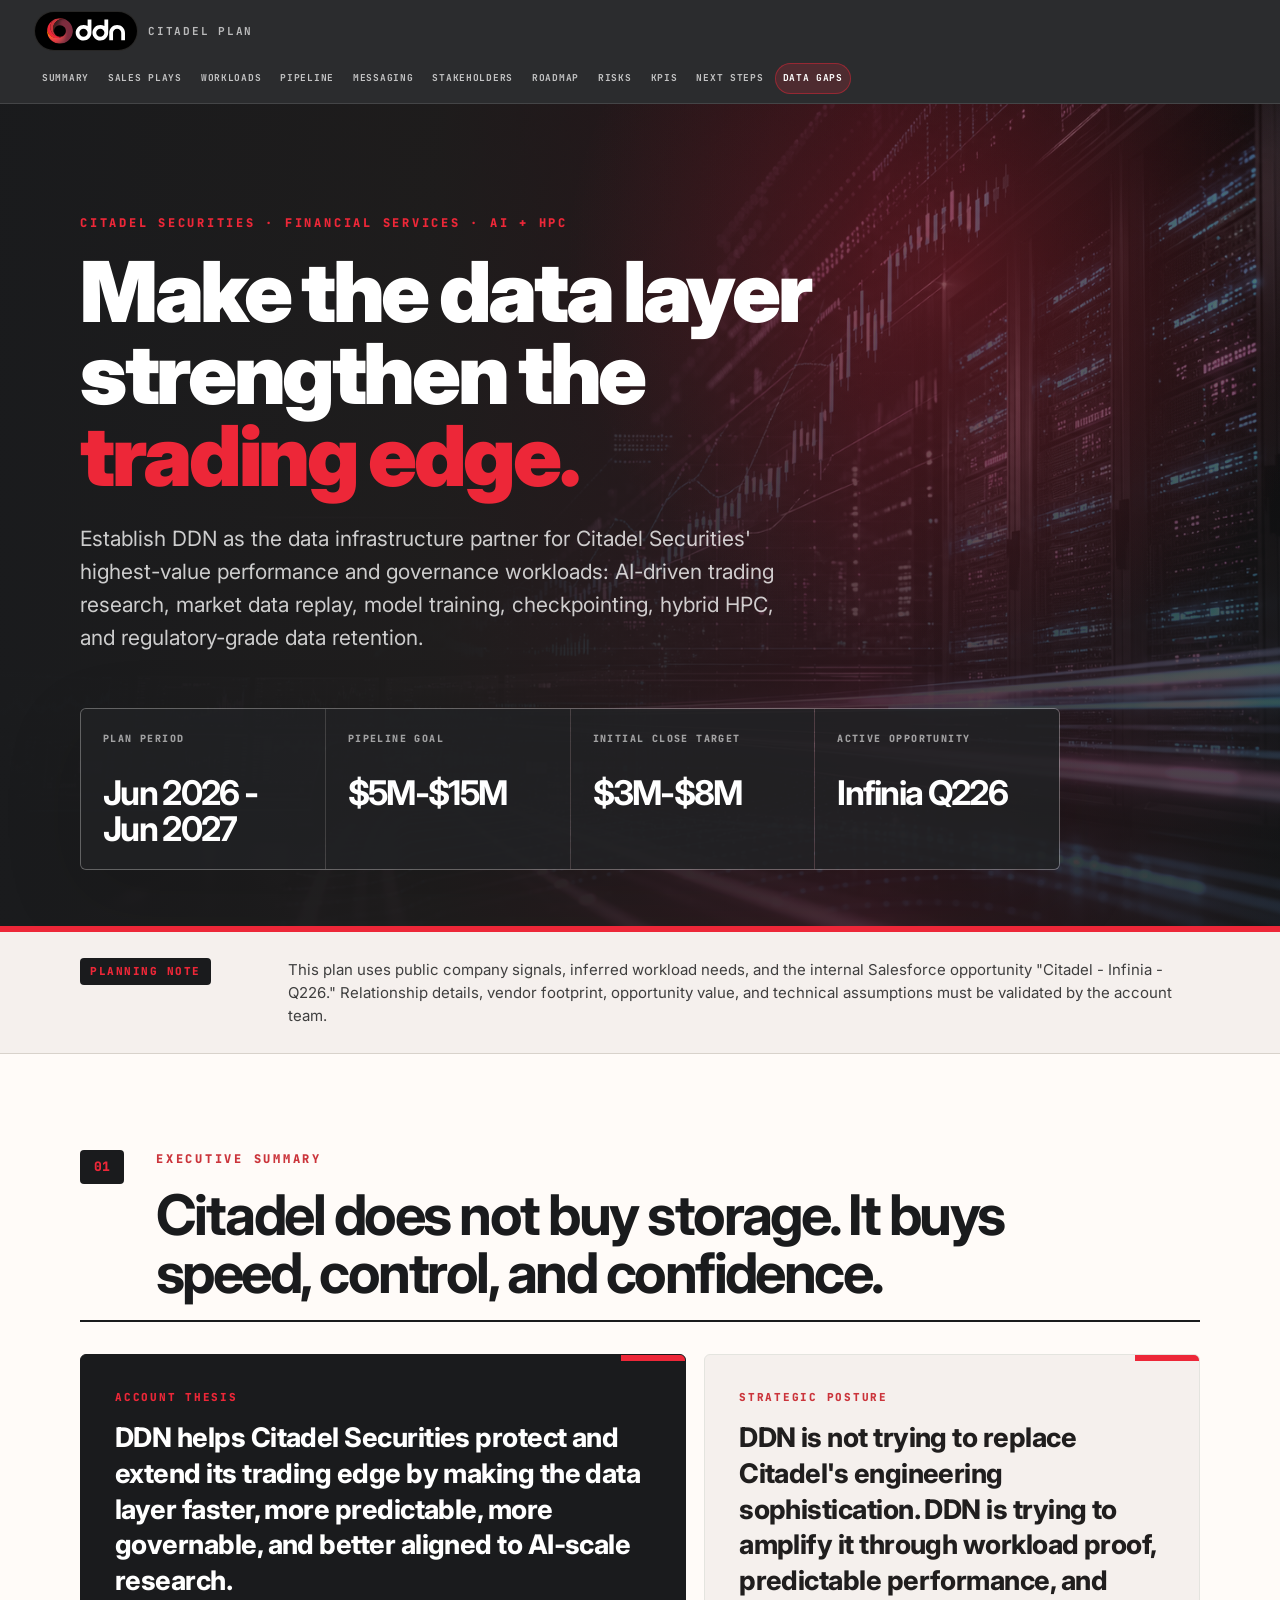
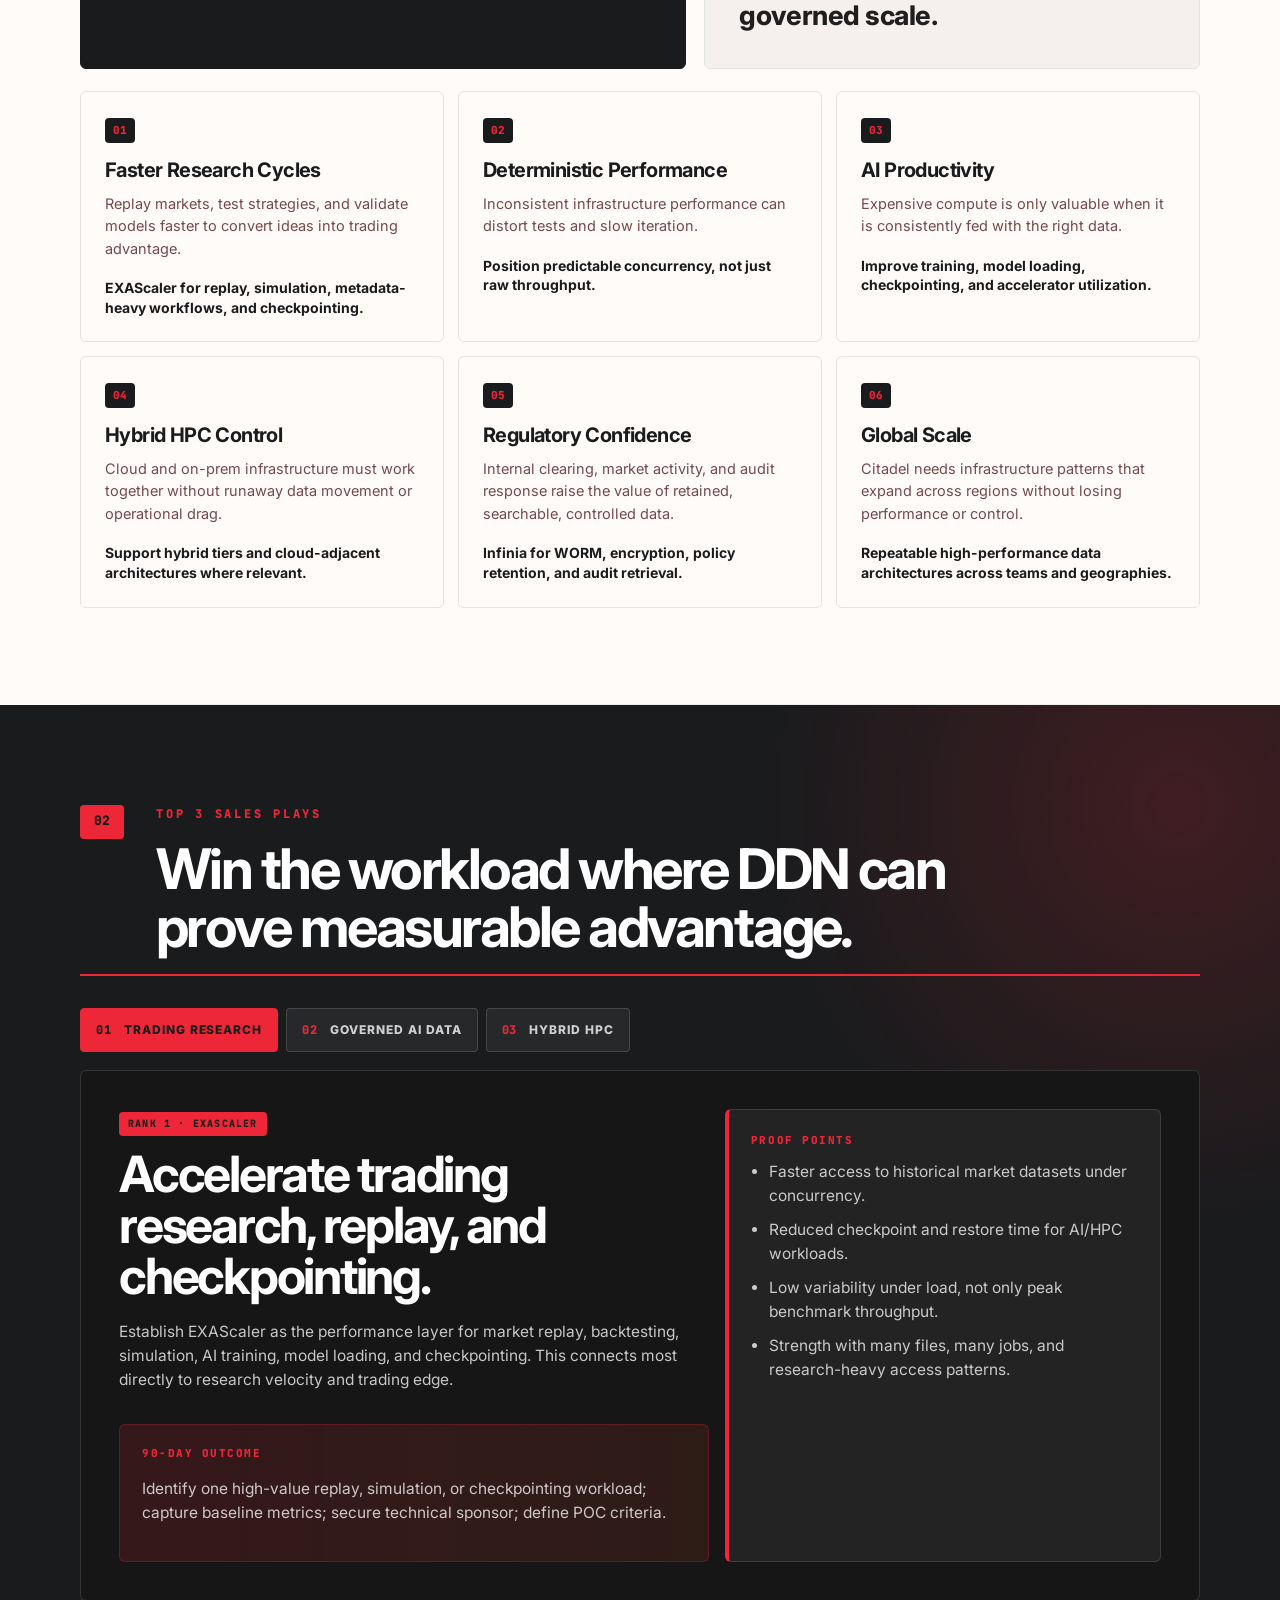
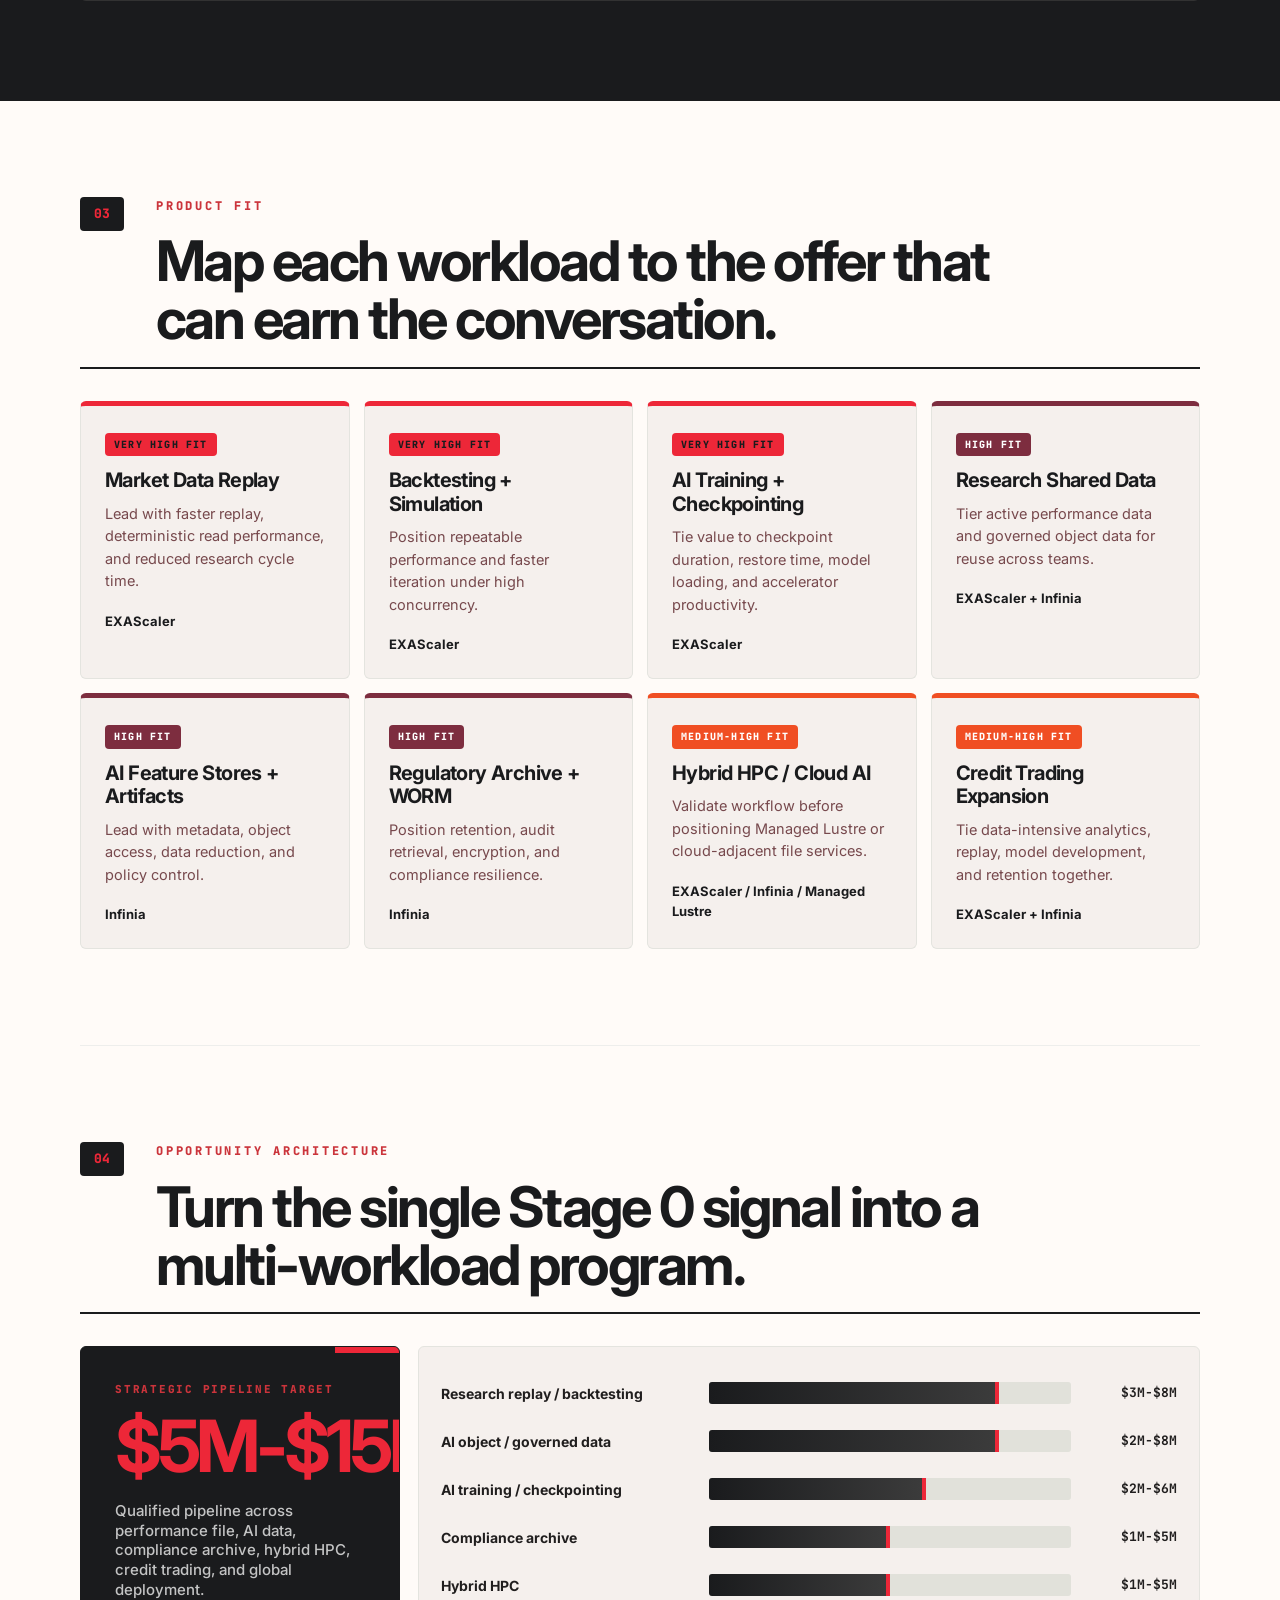
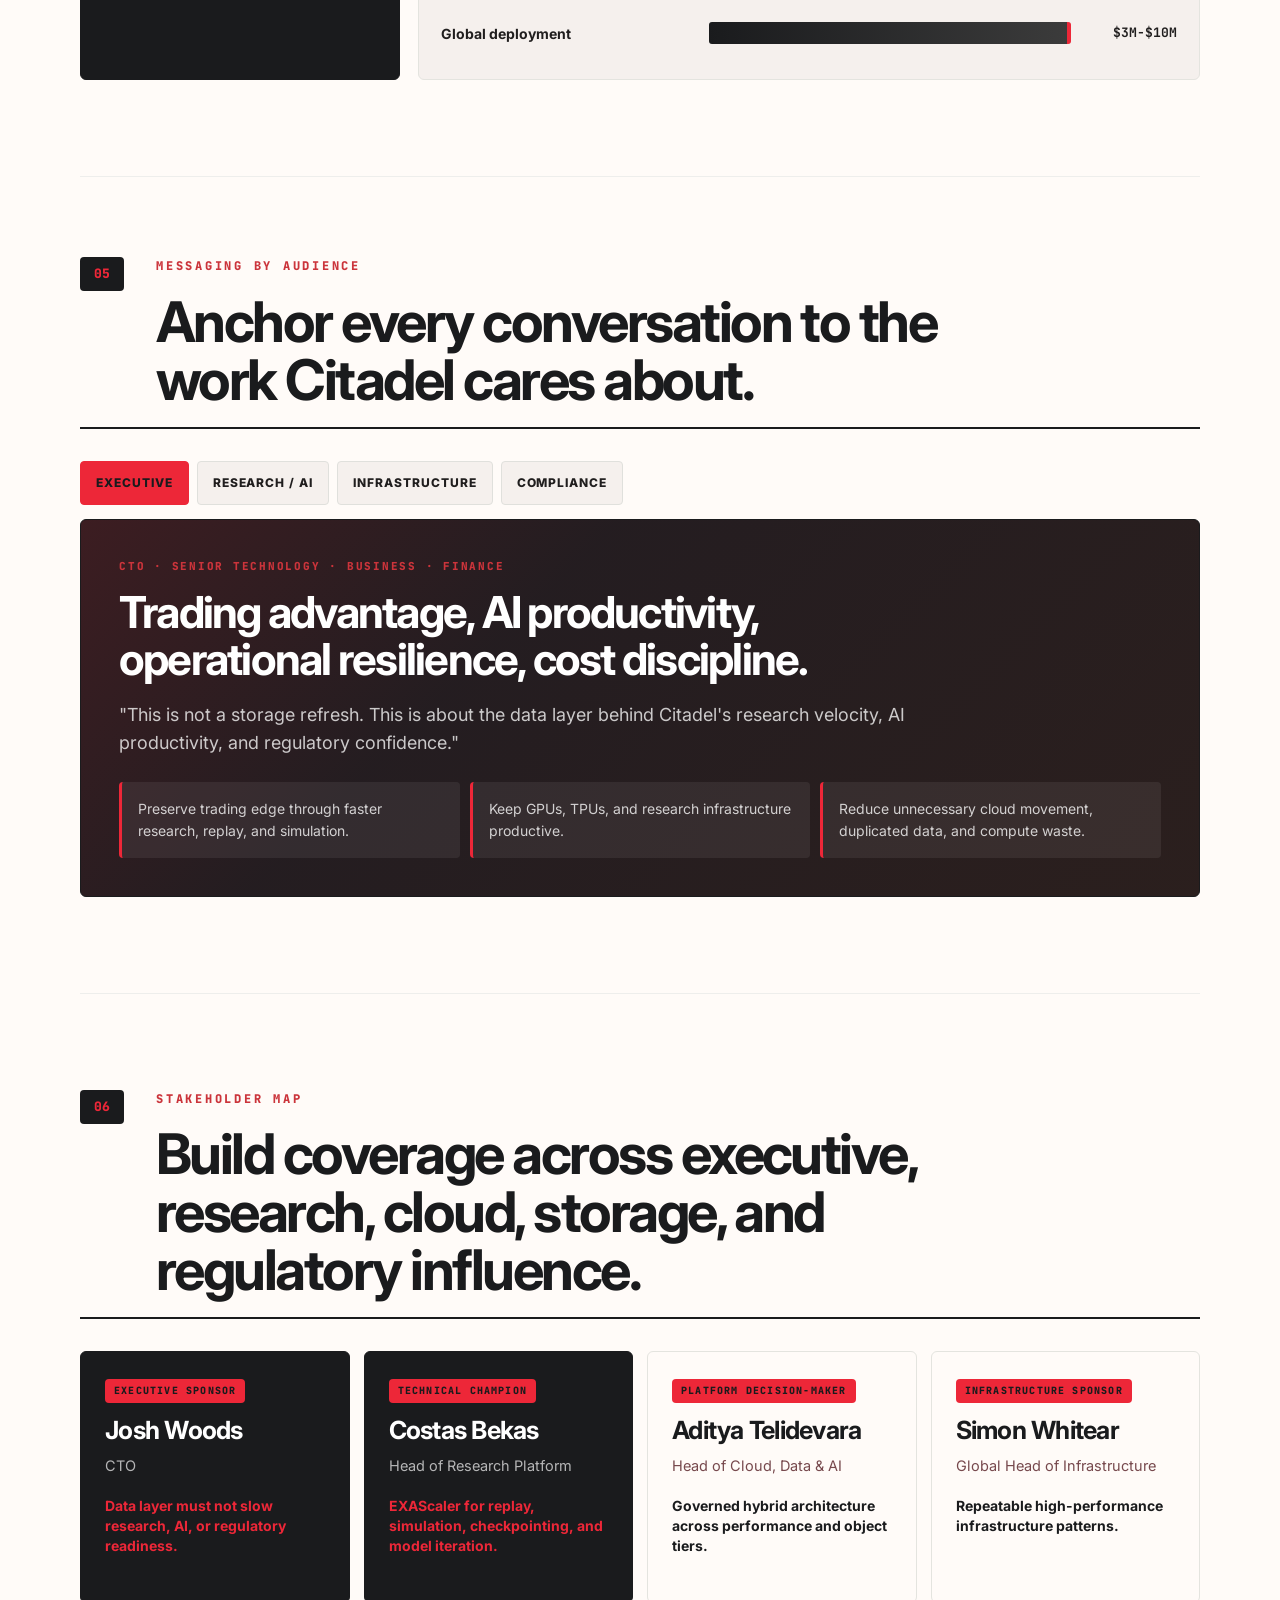
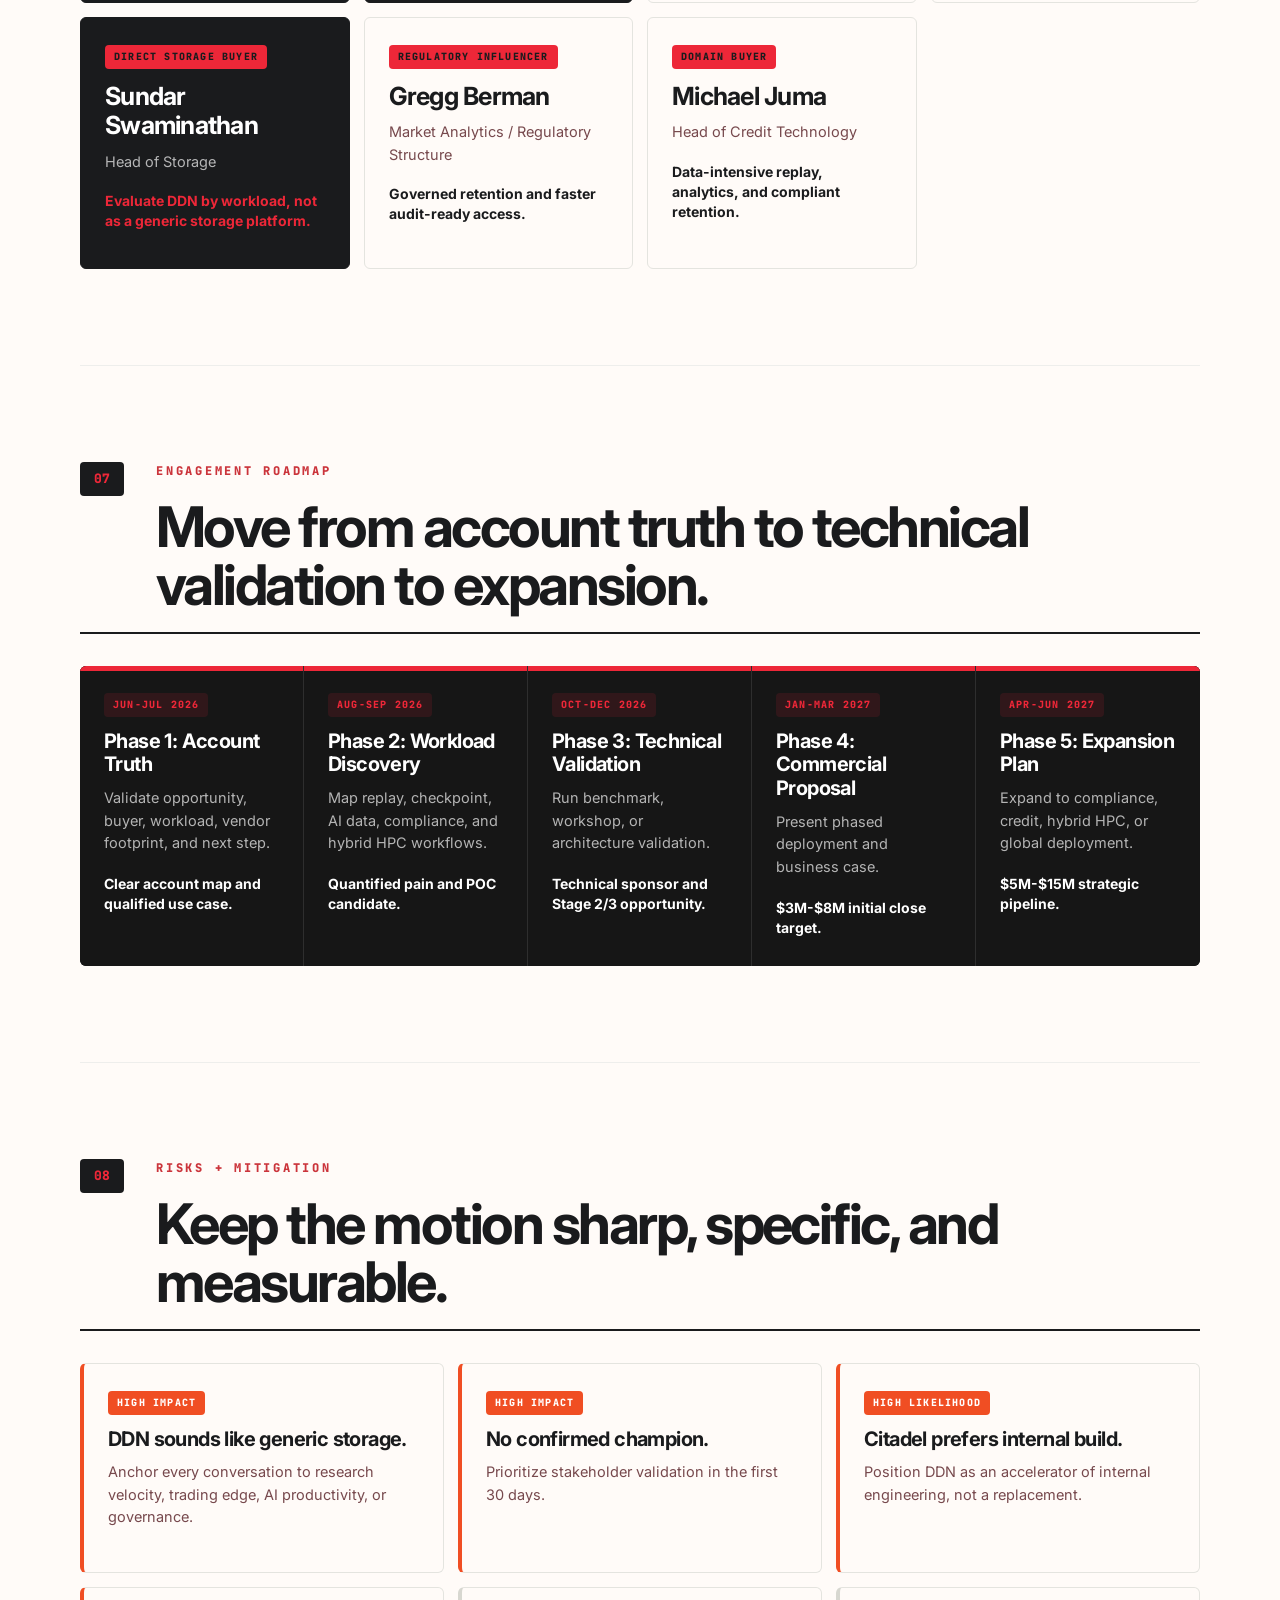
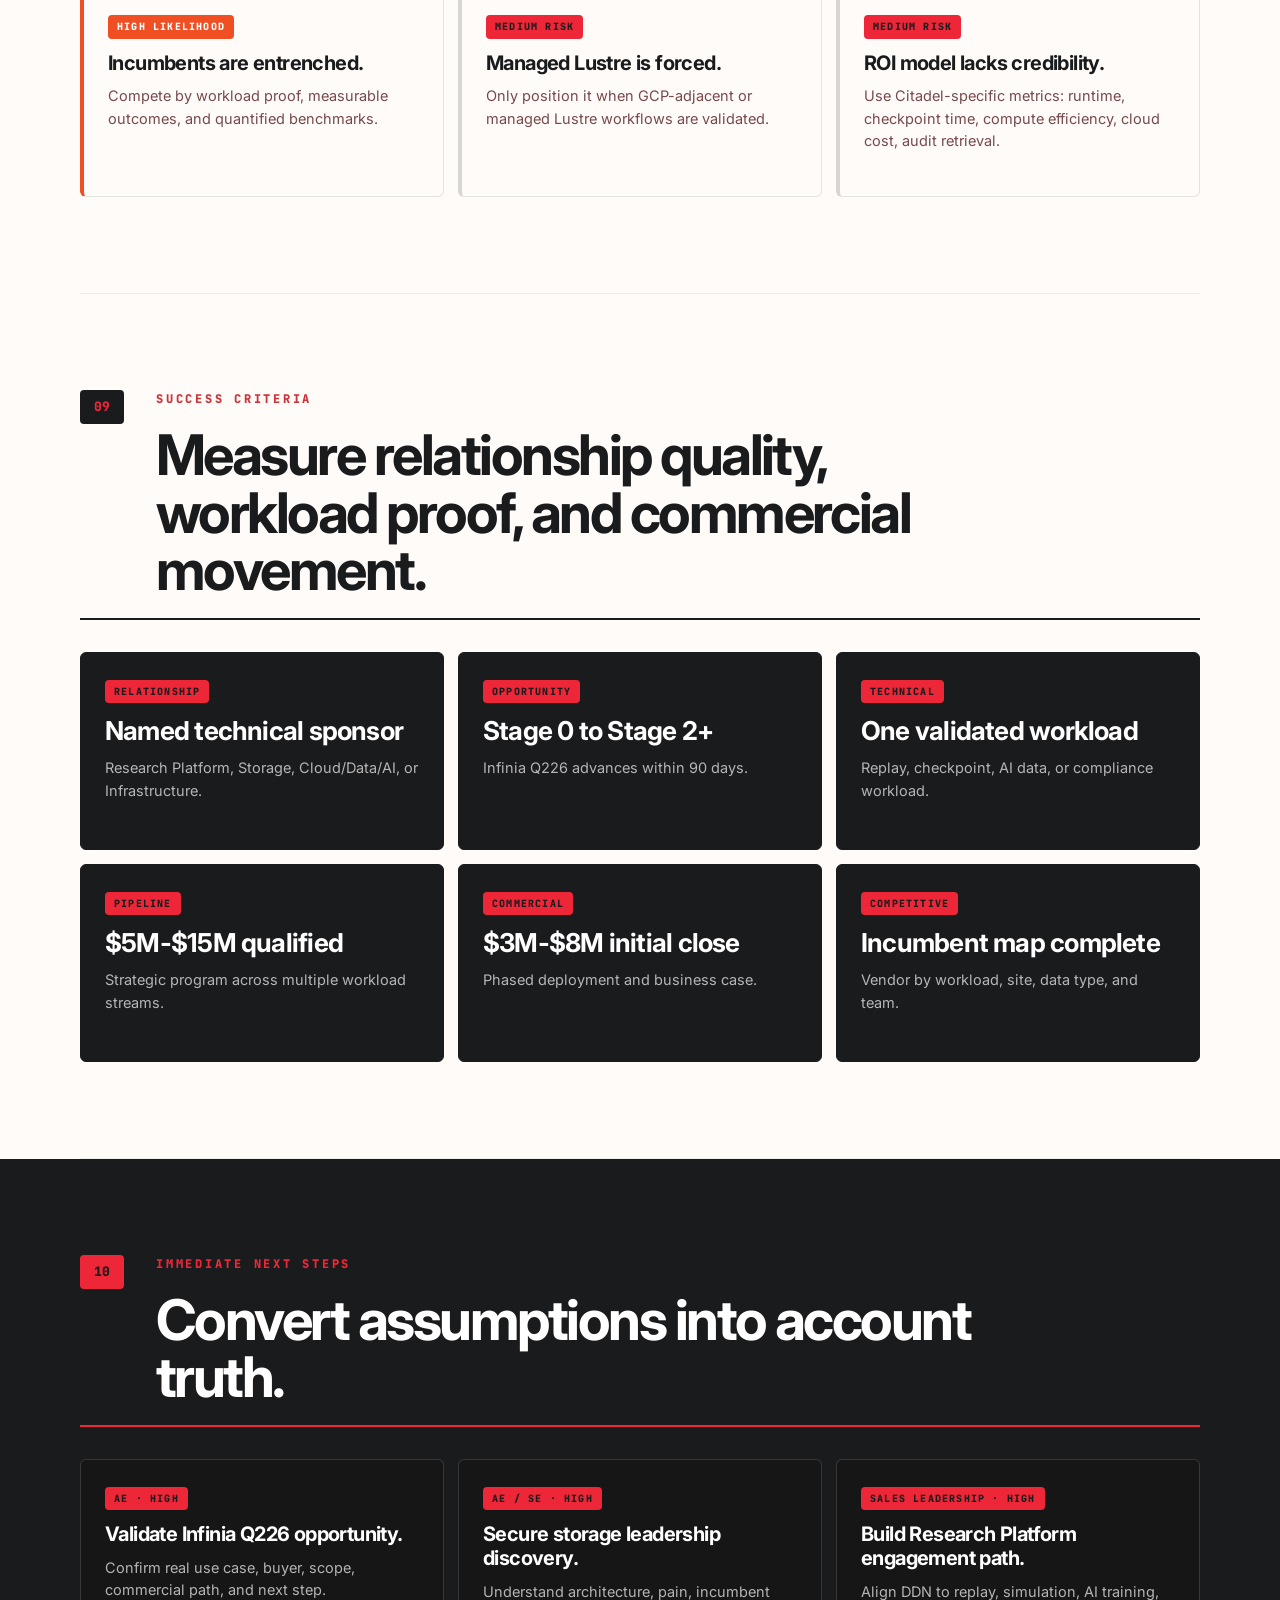
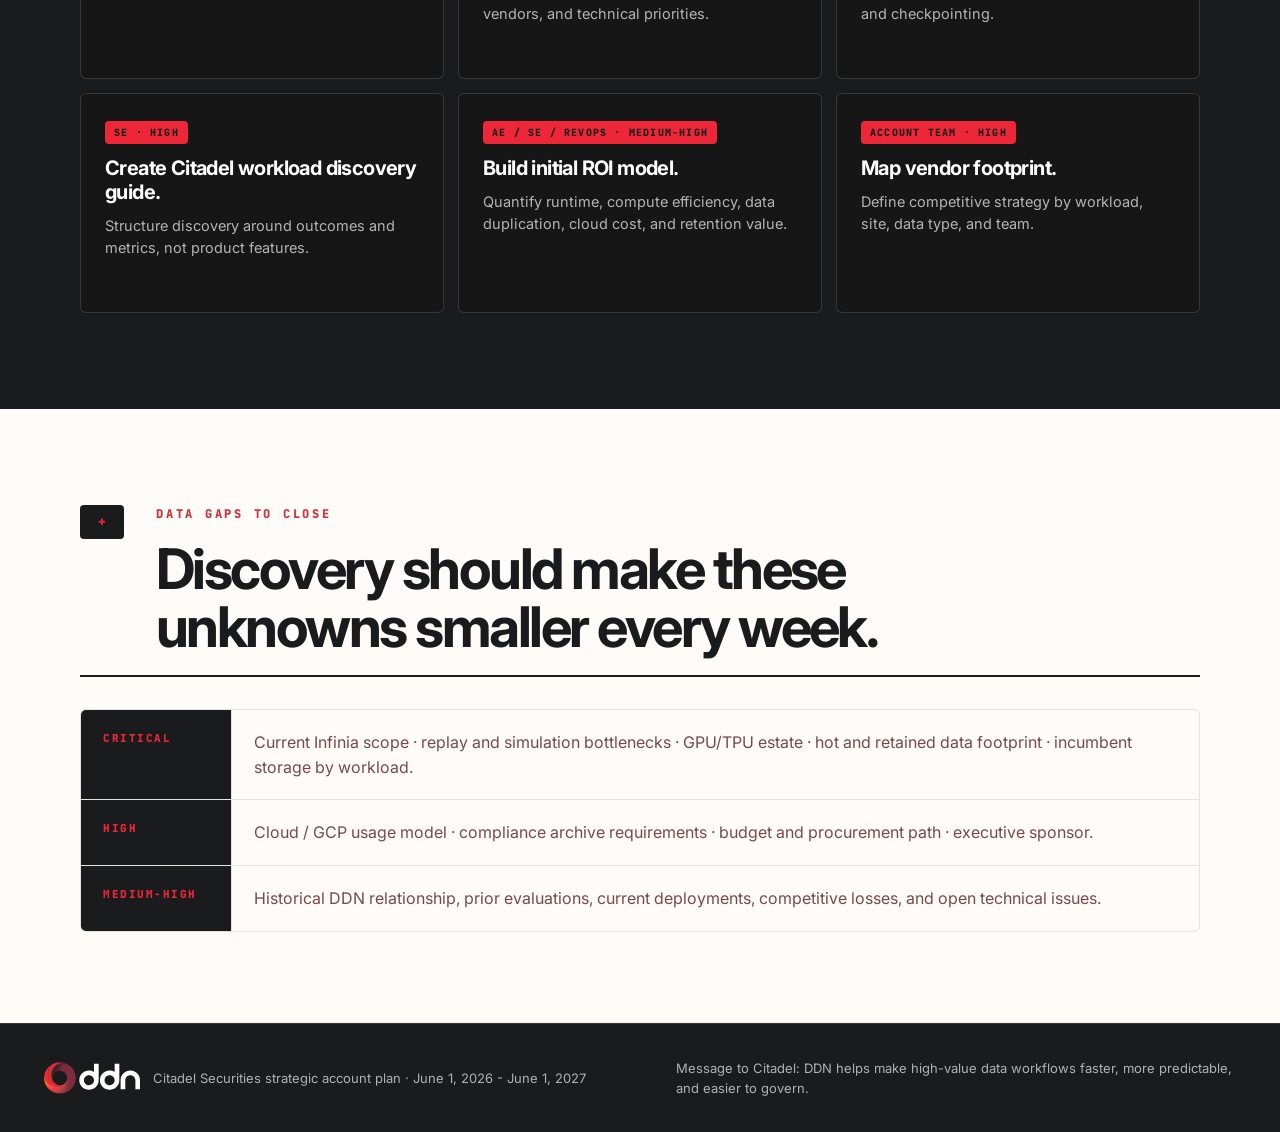
==== index.html @ 71f64bbc "Add files via upload" ====
<!DOCTYPE html>
<html lang="en">
  <head>
    <meta charset="UTF-8" />
    <meta name="viewport" content="width=device-width, initial-scale=1.0" />
    <title>DDN Strategic Account Plan | Citadel Securities</title>
    <meta
      name="description"
      content="Visual DDN strategic account plan for Citadel Securities, June 2026 to June 2027."
    />
    <link rel="preconnect" href="https://fonts.googleapis.com" />
    <link rel="preconnect" href="https://fonts.gstatic.com" crossorigin />
    <link
      href="https://fonts.googleapis.com/css2?family=Inter:wght@400;500;600;700;800;900&family=JetBrains+Mono:wght@400;600;700&display=swap"
      rel="stylesheet"
    />
    <link rel="stylesheet" href="styles.css" />
  </head>
  <body>
    <header class="site-header" aria-label="Primary">
      <a class="brand-lockup" href="#top" aria-label="DDN Citadel account plan">
        <span class="logo-plate">
          <img class="brand-logo" src="assets/ddn-logo-small.svg" alt="DDN" />
        </span>
        <span class="brand-kicker">Citadel Plan</span>
      </a>
      <nav class="top-nav" aria-label="Account plan sections">
        <a href="#thesis">Summary</a>
        <a href="#plays">Sales Plays</a>
        <a href="#workloads">Workloads</a>
        <a href="#opportunities">Pipeline</a>
        <a href="#messaging">Messaging</a>
        <a href="#stakeholders">Stakeholders</a>
        <a href="#roadmap">Roadmap</a>
        <a href="#risks">Risks</a>
        <a href="#kpis">KPIs</a>
        <a href="#next-steps">Next Steps</a>
        <a href="#gaps">Data Gaps</a>
      </nav>
    </header>

    <main id="top">
      <section class="hero" aria-labelledby="hero-title">
        <img
          class="hero-image"
          src="assets/citadel-data-layer-hero.png"
          alt="Abstract high-performance trading data infrastructure with market data streams and data center racks"
        />
        <div class="hero-overlay"></div>
        <div class="hero-content">
          <p class="eyebrow">Citadel Securities · Financial Services · AI + HPC</p>
          <h1 id="hero-title">
            Make the data layer strengthen the
            <span>trading edge.</span>
          </h1>
          <p class="hero-copy">
            Establish DDN as the data infrastructure partner for Citadel Securities'
            highest-value performance and governance workloads: AI-driven trading
            research, market data replay, model training, checkpointing, hybrid HPC,
            and regulatory-grade data retention.
          </p>

          <div class="hero-grid" aria-label="Account plan highlights">
            <div class="hero-metric">
              <span class="metric-label">Plan Period</span>
              <strong>Jun 2026 - Jun 2027</strong>
            </div>
            <div class="hero-metric">
              <span class="metric-label">Pipeline Goal</span>
              <strong>$5M-$15M</strong>
            </div>
            <div class="hero-metric">
              <span class="metric-label">Initial Close Target</span>
              <strong>$3M-$8M</strong>
            </div>
            <div class="hero-metric">
              <span class="metric-label">Active Opportunity</span>
              <strong>Infinia Q226</strong>
            </div>
          </div>
        </div>
      </section>

      <section class="plan-note">
        <div>
          <span class="note-label">Planning Note</span>
          <p>
            This plan uses public company signals, inferred workload needs, and the
            internal Salesforce opportunity "Citadel - Infinia - Q226." Relationship
            details, vendor footprint, opportunity value, and technical assumptions
            must be validated by the account team.
          </p>
        </div>
      </section>

      <section class="section-panel" id="thesis">
        <div class="section-heading">
          <span class="section-number">01</span>
          <div>
            <p class="eyebrow dark">Executive Summary</p>
            <h2>Citadel does not buy storage. It buys speed, control, and confidence.</h2>
          </div>
        </div>

        <div class="thesis-layout">
          <div class="thesis-card dark-card">
            <span class="card-label">Account Thesis</span>
            <p>
              DDN helps Citadel Securities protect and extend its trading edge by
              making the data layer faster, more predictable, more governable, and
              better aligned to AI-scale research.
            </p>
          </div>
          <div class="thesis-card">
            <span class="card-label">Strategic Posture</span>
            <p>
              DDN is not trying to replace Citadel's engineering sophistication.
              DDN is trying to amplify it through workload proof, predictable
              performance, and governed scale.
            </p>
          </div>
        </div>

        <div class="pressure-grid" aria-label="Business pressures and DDN relevance">
          <article class="pressure-card">
            <span>01</span>
            <h3>Faster Research Cycles</h3>
            <p>
              Replay markets, test strategies, and validate models faster to convert
              ideas into trading advantage.
            </p>
            <strong>EXAScaler for replay, simulation, metadata-heavy workflows, and checkpointing.</strong>
          </article>
          <article class="pressure-card">
            <span>02</span>
            <h3>Deterministic Performance</h3>
            <p>
              Inconsistent infrastructure performance can distort tests and slow
              iteration.
            </p>
            <strong>Position predictable concurrency, not just raw throughput.</strong>
          </article>
          <article class="pressure-card">
            <span>03</span>
            <h3>AI Productivity</h3>
            <p>
              Expensive compute is only valuable when it is consistently fed with
              the right data.
            </p>
            <strong>Improve training, model loading, checkpointing, and accelerator utilization.</strong>
          </article>
          <article class="pressure-card">
            <span>04</span>
            <h3>Hybrid HPC Control</h3>
            <p>
              Cloud and on-prem infrastructure must work together without runaway
              data movement or operational drag.
            </p>
            <strong>Support hybrid tiers and cloud-adjacent architectures where relevant.</strong>
          </article>
          <article class="pressure-card">
            <span>05</span>
            <h3>Regulatory Confidence</h3>
            <p>
              Internal clearing, market activity, and audit response raise the value
              of retained, searchable, controlled data.
            </p>
            <strong>Infinia for WORM, encryption, policy retention, and audit retrieval.</strong>
          </article>
          <article class="pressure-card">
            <span>06</span>
            <h3>Global Scale</h3>
            <p>
              Citadel needs infrastructure patterns that expand across regions
              without losing performance or control.
            </p>
            <strong>Repeatable high-performance data architectures across teams and geographies.</strong>
          </article>
        </div>
      </section>

      <section class="section-panel black-panel" id="plays">
        <div class="section-heading">
          <span class="section-number">02</span>
          <div>
            <p class="eyebrow">Top 3 Sales Plays</p>
            <h2>Win the workload where DDN can prove measurable advantage.</h2>
          </div>
        </div>

        <div class="play-switcher" role="tablist" aria-label="Sales play selector">
          <button class="play-tab is-active" type="button" data-play="play-1" role="tab" aria-selected="true">
            <span>01</span> Trading Research
          </button>
          <button class="play-tab" type="button" data-play="play-2" role="tab" aria-selected="false">
            <span>02</span> Governed AI Data
          </button>
          <button class="play-tab" type="button" data-play="play-3" role="tab" aria-selected="false">
            <span>03</span> Hybrid HPC
          </button>
        </div>

        <div class="play-panels">
          <article class="play-panel is-active" id="play-1" role="tabpanel">
            <div class="play-copy">
              <span class="rank-pill">Rank 1 · EXAScaler</span>
              <h3>Accelerate trading research, replay, and checkpointing.</h3>
              <p>
                Establish EXAScaler as the performance layer for market replay,
                backtesting, simulation, AI training, model loading, and checkpointing.
                This connects most directly to research velocity and trading edge.
              </p>
            </div>
            <div class="proof-list">
              <span>Proof Points</span>
              <ul>
                <li>Faster access to historical market datasets under concurrency.</li>
                <li>Reduced checkpoint and restore time for AI/HPC workloads.</li>
                <li>Low variability under load, not only peak benchmark throughput.</li>
                <li>Strength with many files, many jobs, and research-heavy access patterns.</li>
              </ul>
            </div>
            <div class="desired-outcome">
              <span>90-Day Outcome</span>
              <p>
                Identify one high-value replay, simulation, or checkpointing workload;
                capture baseline metrics; secure technical sponsor; define POC criteria.
              </p>
            </div>
          </article>

          <article class="play-panel" id="play-2" role="tabpanel" hidden>
            <div class="play-copy">
              <span class="rank-pill">Rank 2 · Infinia</span>
              <h3>Build the governed AI data and regulatory archive layer.</h3>
              <p>
                Expand the current Infinia opportunity into a governed object, AI data,
                and compliance retention architecture for market history, model artifacts,
                research outputs, logs, simulation results, and retained records.
              </p>
            </div>
            <div class="proof-list">
              <span>Proof Points</span>
              <ul>
                <li>Immutable storage and policy-based retention.</li>
                <li>Fast retrieval for retained market and trading data.</li>
                <li>Shared AI datasets, feature-store-like workflows, and model artifacts.</li>
                <li>Encryption, access control, policy isolation, and multi-team separation.</li>
              </ul>
            </div>
            <div class="desired-outcome">
              <span>90-Day Outcome</span>
              <p>
                Clarify the Infinia Q226 use case, validate buyer and owner, build
                fit/no-fit matrix, quantify data footprint and retention requirements.
              </p>
            </div>
          </article>

          <article class="play-panel" id="play-3" role="tabpanel" hidden>
            <div class="play-copy">
              <span class="rank-pill">Rank 3 · EXAScaler + Infinia + Managed Lustre</span>
              <h3>Shape the hybrid HPC architecture.</h3>
              <p>
                Help Citadel define where performance data should live across on-prem,
                cloud, and managed cloud-adjacent environments without sacrificing
                performance, cost control, or governance.
              </p>
            </div>
            <div class="proof-list">
              <span>Proof Points</span>
              <ul>
                <li>Hybrid workload map across file, object, archive, and cloud-adjacent data.</li>
                <li>Clear view of cloud movement cost, data gravity, and latency constraints.</li>
                <li>Managed Lustre only where a GCP-adjacent Lustre workflow is validated.</li>
                <li>Target architecture for one hybrid AI/HPC workflow.</li>
              </ul>
            </div>
            <div class="desired-outcome">
              <span>120-Day Outcome</span>
              <p>
                Validate Managed Lustre relevance, identify cloud cost or data movement
                pain, and define the right DDN product combination.
              </p>
            </div>
          </article>
        </div>
      </section>

      <section class="section-panel" id="workloads">
        <div class="section-heading">
          <span class="section-number">03</span>
          <div>
            <p class="eyebrow dark">Product Fit</p>
            <h2>Map each workload to the offer that can earn the conversation.</h2>
          </div>
        </div>

        <div class="fit-grid">
          <article class="fit-card fit-very-high">
            <span class="fit-level">Very High Fit</span>
            <h3>Market Data Replay</h3>
            <p>Lead with faster replay, deterministic read performance, and reduced research cycle time.</p>
            <strong>EXAScaler</strong>
          </article>
          <article class="fit-card fit-very-high">
            <span class="fit-level">Very High Fit</span>
            <h3>Backtesting + Simulation</h3>
            <p>Position repeatable performance and faster iteration under high concurrency.</p>
            <strong>EXAScaler</strong>
          </article>
          <article class="fit-card fit-very-high">
            <span class="fit-level">Very High Fit</span>
            <h3>AI Training + Checkpointing</h3>
            <p>Tie value to checkpoint duration, restore time, model loading, and accelerator productivity.</p>
            <strong>EXAScaler</strong>
          </article>
          <article class="fit-card fit-high">
            <span class="fit-level">High Fit</span>
            <h3>Research Shared Data</h3>
            <p>Tier active performance data and governed object data for reuse across teams.</p>
            <strong>EXAScaler + Infinia</strong>
          </article>
          <article class="fit-card fit-high">
            <span class="fit-level">High Fit</span>
            <h3>AI Feature Stores + Artifacts</h3>
            <p>Lead with metadata, object access, data reduction, and policy control.</p>
            <strong>Infinia</strong>
          </article>
          <article class="fit-card fit-high">
            <span class="fit-level">High Fit</span>
            <h3>Regulatory Archive + WORM</h3>
            <p>Position retention, audit retrieval, encryption, and compliance resilience.</p>
            <strong>Infinia</strong>
          </article>
          <article class="fit-card fit-medium">
            <span class="fit-level">Medium-High Fit</span>
            <h3>Hybrid HPC / Cloud AI</h3>
            <p>Validate workflow before positioning Managed Lustre or cloud-adjacent file services.</p>
            <strong>EXAScaler / Infinia / Managed Lustre</strong>
          </article>
          <article class="fit-card fit-medium">
            <span class="fit-level">Medium-High Fit</span>
            <h3>Credit Trading Expansion</h3>
            <p>Tie data-intensive analytics, replay, model development, and retention together.</p>
            <strong>EXAScaler + Infinia</strong>
          </article>
        </div>
      </section>

      <section class="section-panel split-section" id="opportunities">
        <div class="section-heading">
          <span class="section-number">04</span>
          <div>
            <p class="eyebrow dark">Opportunity Architecture</p>
            <h2>Turn the single Stage 0 signal into a multi-workload program.</h2>
          </div>
        </div>

        <div class="opportunity-board">
          <div class="pipeline-card">
            <span class="card-label">Strategic Pipeline Target</span>
            <strong>$5M-$15M</strong>
            <p>
              Qualified pipeline across performance file, AI data, compliance archive,
              hybrid HPC, credit trading, and global deployment.
            </p>
          </div>
          <div class="pipeline-bars" aria-label="Estimated pipeline by opportunity stream">
            <div class="bar-row">
              <span>Research replay / backtesting</span>
              <div class="bar-track"><span style="width: 80%"></span></div>
              <strong>$3M-$8M</strong>
            </div>
            <div class="bar-row">
              <span>AI object / governed data</span>
              <div class="bar-track"><span style="width: 80%"></span></div>
              <strong>$2M-$8M</strong>
            </div>
            <div class="bar-row">
              <span>AI training / checkpointing</span>
              <div class="bar-track"><span style="width: 60%"></span></div>
              <strong>$2M-$6M</strong>
            </div>
            <div class="bar-row">
              <span>Compliance archive</span>
              <div class="bar-track"><span style="width: 50%"></span></div>
              <strong>$1M-$5M</strong>
            </div>
            <div class="bar-row">
              <span>Hybrid HPC</span>
              <div class="bar-track"><span style="width: 50%"></span></div>
              <strong>$1M-$5M</strong>
            </div>
            <div class="bar-row">
              <span>Global deployment</span>
              <div class="bar-track"><span style="width: 100%"></span></div>
              <strong>$3M-$10M</strong>
            </div>
          </div>
        </div>
      </section>

      <section class="section-panel audience-panel" id="messaging">
        <div class="section-heading">
          <span class="section-number">05</span>
          <div>
            <p class="eyebrow dark">Messaging By Audience</p>
            <h2>Anchor every conversation to the work Citadel cares about.</h2>
          </div>
        </div>

        <div class="audience-tabs" role="tablist" aria-label="Audience messaging">
          <button class="audience-tab is-active" type="button" data-audience="exec" role="tab" aria-selected="true">Executive</button>
          <button class="audience-tab" type="button" data-audience="research" role="tab" aria-selected="false">Research / AI</button>
          <button class="audience-tab" type="button" data-audience="infra" role="tab" aria-selected="false">Infrastructure</button>
          <button class="audience-tab" type="button" data-audience="compliance" role="tab" aria-selected="false">Compliance</button>
        </div>

        <div class="audience-content">
          <article class="audience-card is-active" id="audience-exec">
            <span class="card-label">CTO · Senior Technology · Business · Finance</span>
            <h3>Trading advantage, AI productivity, operational resilience, cost discipline.</h3>
            <p>
              "This is not a storage refresh. This is about the data layer behind
              Citadel's research velocity, AI productivity, and regulatory confidence."
            </p>
            <ul>
              <li>Preserve trading edge through faster research, replay, and simulation.</li>
              <li>Keep GPUs, TPUs, and research infrastructure productive.</li>
              <li>Reduce unnecessary cloud movement, duplicated data, and compute waste.</li>
            </ul>
          </article>
          <article class="audience-card" id="audience-research" hidden>
            <span class="card-label">Research Platform · AI/HPC · Cloud/Data/AI</span>
            <h3>Research velocity, model iteration, reproducibility, hybrid architecture.</h3>
            <p>
              "We want to evaluate the parts of the research workflow where data access
              is slowing the cycle from market data to tested strategy."
            </p>
            <ul>
              <li>Reduce time required to replay, simulate, train, and validate.</li>
              <li>Improve confidence in repeated experiments and benchmark results.</li>
              <li>Reduce checkpoint, restore, data loading, and model movement delay.</li>
            </ul>
          </article>
          <article class="audience-card" id="audience-infra" hidden>
            <span class="card-label">Global Infrastructure · Storage · Platform Engineering</span>
            <h3>Architecture fit, performance, reliability, integration, operations.</h3>
            <p>
              "The right starting point is workload mapping: deterministic file
              performance, governed object access, retention, and cloud adjacency."
            </p>
            <ul>
              <li>Test EXAScaler where high concurrency and low variability matter.</li>
              <li>Validate Infinia where object-scale governance and retention matter.</li>
              <li>Integrate with deployment, automation, monitoring, security, and support.</li>
            </ul>
          </article>
          <article class="audience-card" id="audience-compliance" hidden>
            <span class="card-label">Compliance · Regulatory Analytics · Legal Technology</span>
            <h3>Retention, retrieval, auditability, transparency, risk reduction.</h3>
            <p>
              "Compliance storage is not only about keeping data. It is about being
              able to prove control, retrieve quickly, and support regulatory confidence."
            </p>
            <ul>
              <li>Support WORM, policy-based retention, and controlled access.</li>
              <li>Accelerate audit response for retained market and trading data.</li>
              <li>Reduce fragmented archive risk with governed object-scale access.</li>
            </ul>
          </article>
        </div>
      </section>

      <section class="section-panel" id="stakeholders">
        <div class="section-heading">
          <span class="section-number">06</span>
          <div>
            <p class="eyebrow dark">Stakeholder Map</p>
            <h2>Build coverage across executive, research, cloud, storage, and regulatory influence.</h2>
          </div>
        </div>

        <div class="stakeholder-grid">
          <article class="stakeholder-card primary">
            <span>Executive Sponsor</span>
            <h3>Josh Woods</h3>
            <p>CTO</p>
            <strong>Data layer must not slow research, AI, or regulatory readiness.</strong>
          </article>
          <article class="stakeholder-card primary">
            <span>Technical Champion</span>
            <h3>Costas Bekas</h3>
            <p>Head of Research Platform</p>
            <strong>EXAScaler for replay, simulation, checkpointing, and model iteration.</strong>
          </article>
          <article class="stakeholder-card">
            <span>Platform Decision-Maker</span>
            <h3>Aditya Telidevara</h3>
            <p>Head of Cloud, Data & AI</p>
            <strong>Governed hybrid architecture across performance and object tiers.</strong>
          </article>
          <article class="stakeholder-card">
            <span>Infrastructure Sponsor</span>
            <h3>Simon Whitear</h3>
            <p>Global Head of Infrastructure</p>
            <strong>Repeatable high-performance infrastructure patterns.</strong>
          </article>
          <article class="stakeholder-card primary">
            <span>Direct Storage Buyer</span>
            <h3>Sundar Swaminathan</h3>
            <p>Head of Storage</p>
            <strong>Evaluate DDN by workload, not as a generic storage platform.</strong>
          </article>
          <article class="stakeholder-card">
            <span>Regulatory Influencer</span>
            <h3>Gregg Berman</h3>
            <p>Market Analytics / Regulatory Structure</p>
            <strong>Governed retention and faster audit-ready access.</strong>
          </article>
          <article class="stakeholder-card">
            <span>Domain Buyer</span>
            <h3>Michael Juma</h3>
            <p>Head of Credit Technology</p>
            <strong>Data-intensive replay, analytics, and compliant retention.</strong>
          </article>
        </div>
      </section>

      <section class="section-panel" id="roadmap">
        <div class="section-heading">
          <span class="section-number">07</span>
          <div>
            <p class="eyebrow dark">Engagement Roadmap</p>
            <h2>Move from account truth to technical validation to expansion.</h2>
          </div>
        </div>

        <div class="timeline">
          <article class="timeline-item">
            <span>Jun-Jul 2026</span>
            <h3>Phase 1: Account Truth</h3>
            <p>Validate opportunity, buyer, workload, vendor footprint, and next step.</p>
            <strong>Clear account map and qualified use case.</strong>
          </article>
          <article class="timeline-item">
            <span>Aug-Sep 2026</span>
            <h3>Phase 2: Workload Discovery</h3>
            <p>Map replay, checkpoint, AI data, compliance, and hybrid HPC workflows.</p>
            <strong>Quantified pain and POC candidate.</strong>
          </article>
          <article class="timeline-item">
            <span>Oct-Dec 2026</span>
            <h3>Phase 3: Technical Validation</h3>
            <p>Run benchmark, workshop, or architecture validation.</p>
            <strong>Technical sponsor and Stage 2/3 opportunity.</strong>
          </article>
          <article class="timeline-item">
            <span>Jan-Mar 2027</span>
            <h3>Phase 4: Commercial Proposal</h3>
            <p>Present phased deployment and business case.</p>
            <strong>$3M-$8M initial close target.</strong>
          </article>
          <article class="timeline-item">
            <span>Apr-Jun 2027</span>
            <h3>Phase 5: Expansion Plan</h3>
            <p>Expand to compliance, credit, hybrid HPC, or global deployment.</p>
            <strong>$5M-$15M strategic pipeline.</strong>
          </article>
        </div>
      </section>

      <section class="section-panel risk-panel" id="risks">
        <div class="section-heading">
          <span class="section-number">08</span>
          <div>
            <p class="eyebrow dark">Risks + Mitigation</p>
            <h2>Keep the motion sharp, specific, and measurable.</h2>
          </div>
        </div>

        <div class="risk-grid">
          <article>
            <span class="risk-level high">High Impact</span>
            <h3>DDN sounds like generic storage.</h3>
            <p>Anchor every conversation to research velocity, trading edge, AI productivity, or governance.</p>
          </article>
          <article>
            <span class="risk-level high">High Impact</span>
            <h3>No confirmed champion.</h3>
            <p>Prioritize stakeholder validation in the first 30 days.</p>
          </article>
          <article>
            <span class="risk-level high">High Likelihood</span>
            <h3>Citadel prefers internal build.</h3>
            <p>Position DDN as an accelerator of internal engineering, not a replacement.</p>
          </article>
          <article>
            <span class="risk-level high">High Likelihood</span>
            <h3>Incumbents are entrenched.</h3>
            <p>Compete by workload proof, measurable outcomes, and quantified benchmarks.</p>
          </article>
          <article>
            <span class="risk-level medium">Medium Risk</span>
            <h3>Managed Lustre is forced.</h3>
            <p>Only position it when GCP-adjacent or managed Lustre workflows are validated.</p>
          </article>
          <article>
            <span class="risk-level medium">Medium Risk</span>
            <h3>ROI model lacks credibility.</h3>
            <p>Use Citadel-specific metrics: runtime, checkpoint time, compute efficiency, cloud cost, audit retrieval.</p>
          </article>
        </div>
      </section>

      <section class="section-panel kpi-panel" id="kpis">
        <div class="section-heading">
          <span class="section-number">09</span>
          <div>
            <p class="eyebrow dark">Success Criteria</p>
            <h2>Measure relationship quality, workload proof, and commercial movement.</h2>
          </div>
        </div>

        <div class="kpi-grid">
          <article>
            <span>Relationship</span>
            <strong>Named technical sponsor</strong>
            <p>Research Platform, Storage, Cloud/Data/AI, or Infrastructure.</p>
          </article>
          <article>
            <span>Opportunity</span>
            <strong>Stage 0 to Stage 2+</strong>
            <p>Infinia Q226 advances within 90 days.</p>
          </article>
          <article>
            <span>Technical</span>
            <strong>One validated workload</strong>
            <p>Replay, checkpoint, AI data, or compliance workload.</p>
          </article>
          <article>
            <span>Pipeline</span>
            <strong>$5M-$15M qualified</strong>
            <p>Strategic program across multiple workload streams.</p>
          </article>
          <article>
            <span>Commercial</span>
            <strong>$3M-$8M initial close</strong>
            <p>Phased deployment and business case.</p>
          </article>
          <article>
            <span>Competitive</span>
            <strong>Incumbent map complete</strong>
            <p>Vendor by workload, site, data type, and team.</p>
          </article>
        </div>
      </section>

      <section class="section-panel next-panel" id="next-steps">
        <div class="section-heading">
          <span class="section-number">10</span>
          <div>
            <p class="eyebrow">Immediate Next Steps</p>
            <h2>Convert assumptions into account truth.</h2>
          </div>
        </div>

        <div class="action-board">
          <article>
            <span>AE · High</span>
            <h3>Validate Infinia Q226 opportunity.</h3>
            <p>Confirm real use case, buyer, scope, commercial path, and next step.</p>
          </article>
          <article>
            <span>AE / SE · High</span>
            <h3>Secure storage leadership discovery.</h3>
            <p>Understand architecture, pain, incumbent vendors, and technical priorities.</p>
          </article>
          <article>
            <span>Sales Leadership · High</span>
            <h3>Build Research Platform engagement path.</h3>
            <p>Align DDN to replay, simulation, AI training, and checkpointing.</p>
          </article>
          <article>
            <span>SE · High</span>
            <h3>Create Citadel workload discovery guide.</h3>
            <p>Structure discovery around outcomes and metrics, not product features.</p>
          </article>
          <article>
            <span>AE / SE / RevOps · Medium-High</span>
            <h3>Build initial ROI model.</h3>
            <p>Quantify runtime, compute efficiency, data duplication, cloud cost, and retention value.</p>
          </article>
          <article>
            <span>Account Team · High</span>
            <h3>Map vendor footprint.</h3>
            <p>Define competitive strategy by workload, site, data type, and team.</p>
          </article>
        </div>
      </section>

      <section class="section-panel gaps-panel" id="gaps">
        <div class="section-heading">
          <span class="section-number">+</span>
          <div>
            <p class="eyebrow dark">Data Gaps To Close</p>
            <h2>Discovery should make these unknowns smaller every week.</h2>
          </div>
        </div>

        <div class="gaps-list">
          <span>Critical</span>
          <p>Current Infinia scope · replay and simulation bottlenecks · GPU/TPU estate · hot and retained data footprint · incumbent storage by workload.</p>
          <span>High</span>
          <p>Cloud / GCP usage model · compliance archive requirements · budget and procurement path · executive sponsor.</p>
          <span>Medium-High</span>
          <p>Historical DDN relationship, prior evaluations, current deployments, competitive losses, and open technical issues.</p>
        </div>
      </section>
    </main>

    <footer class="site-footer">
      <div>
        <img class="footer-logo" src="assets/ddn-logo-small.svg" alt="DDN" />
        <p>Citadel Securities strategic account plan · June 1, 2026 - June 1, 2027</p>
      </div>
      <p>
        Message to Citadel: DDN helps make high-value data workflows faster, more
        predictable, and easier to govern.
      </p>
    </footer>

    <script src="script.js"></script>
  </body>
</html>
---- styles.css ----
:root {
  --ddn-black: #1a1b1d;
  --ddn-ink: #201e1e;
  --ddn-graphite: #2d0f15;
  --ddn-line: #d8d2cb;
  --ddn-paper: #fffbf8;
  --ddn-soft: #f5f0ed;
  --ddn-text: #201e1e;
  --ddn-muted: #77494d;
  --ddn-red: #ed2738;
  --ddn-red-dark: #a9112c;
  --ddn-crimson: #cb343b;
  --ddn-orange: #f04e23;
  --ddn-plum: #7d2d3f;
  --ddn-green: var(--ddn-red);
  --ddn-green-dark: var(--ddn-crimson);
  --ddn-cyan: var(--ddn-plum);
  --header-height: 104px;
  --shadow: 0 24px 80px rgba(0, 0, 0, 0.14);
}

* {
  box-sizing: border-box;
}

html {
  scroll-behavior: smooth;
  overflow-x: hidden;
}

body {
  margin: 0;
  padding-top: var(--header-height);
  color: var(--ddn-text);
  background: var(--ddn-paper);
  font-family: "Inter", -apple-system, BlinkMacSystemFont, "Segoe UI", sans-serif;
  font-size: 16px;
  line-height: 1.55;
  -webkit-font-smoothing: antialiased;
  overflow-x: hidden;
}

a {
  color: inherit;
  text-decoration: none;
}

img {
  display: block;
  max-width: 100%;
}

button {
  font: inherit;
}

.site-header {
  position: fixed;
  top: 0;
  left: 0;
  right: 0;
  z-index: 100;
  width: 100%;
  min-height: var(--header-height);
  display: grid;
  grid-template-columns: auto minmax(0, 1fr);
  align-items: center;
  gap: 8px 18px;
  padding: 10px clamp(16px, 3vw, 34px) 8px;
  color: #ffffff;
  background: rgba(26, 27, 29, 0.92);
  border-bottom: 1px solid rgba(255, 255, 255, 0.12);
  backdrop-filter: blur(18px);
}

main [id],
section[id] {
  scroll-margin-top: calc(var(--header-height) + 18px);
}

.brand-lockup,
.brand-lockup:visited {
  display: inline-flex;
  align-items: center;
  gap: 10px;
  min-width: max-content;
}

.logo-plate {
  display: inline-flex;
  align-items: center;
  justify-content: center;
  width: 104px;
  height: 40px;
  padding: 7px 12px;
  background: #000000;
  border: 1px solid rgba(216, 210, 203, 0.18);
  border-radius: 999px;
}

.brand-logo {
  width: 80px;
  height: 27px;
  object-fit: contain;
}

.brand-kicker,
.top-nav a,
.header-action,
.eyebrow,
.section-number,
.card-label,
.metric-label {
  font-family: "JetBrains Mono", ui-monospace, SFMono-Regular, Menlo, Consolas, monospace;
}

.brand-kicker {
  color: rgba(255, 255, 255, 0.68);
  font-size: 11px;
  font-weight: 700;
  letter-spacing: 0.16em;
  text-transform: uppercase;
}

.top-nav {
  grid-column: 1 / -1;
  display: flex;
  align-items: center;
  justify-content: flex-start;
  gap: 3px;
  min-width: 0;
  overflow-x: auto;
  overflow-y: hidden;
  padding: 2px 0 0;
  color: rgba(255, 255, 255, 0.72);
  font-size: 9.5px;
  font-weight: 700;
  letter-spacing: 0.075em;
  text-transform: uppercase;
  white-space: nowrap;
  scrollbar-width: none;
  -webkit-overflow-scrolling: touch;
}

.top-nav::-webkit-scrollbar {
  display: none;
}

.top-nav a {
  flex: 0 0 auto;
  padding: 7px 7px;
  border: 1px solid transparent;
  border-radius: 999px;
  transition: color 160ms ease, background 160ms ease, border-color 160ms ease;
}

.top-nav a:hover,
.top-nav a.is-active {
  color: #ffffff;
  background: rgba(237, 39, 56, 0.18);
  border-color: rgba(237, 39, 56, 0.45);
}

.header-action {
  min-width: max-content;
  padding: 9px 13px;
  color: var(--ddn-black);
  background: var(--ddn-green);
  border: 0;
  border-radius: 4px;
  font-size: 11px;
  font-weight: 800;
  letter-spacing: 0.12em;
  text-transform: uppercase;
  transition: background 160ms ease, transform 160ms ease;
}

.header-action:hover {
  background: var(--ddn-green-dark);
  transform: translateY(-1px);
}

.hero {
  position: relative;
  min-height: 700px;
  isolation: isolate;
  overflow: hidden;
  color: #ffffff;
  background: var(--ddn-black);
  border-bottom: 6px solid var(--ddn-green);
}

.hero-image {
  position: absolute;
  inset: 0;
  z-index: -2;
  width: 100%;
  height: 100%;
  object-fit: cover;
  object-position: center center;
  filter: saturate(0.82) hue-rotate(128deg) brightness(0.84);
}

.hero-overlay {
  position: absolute;
  inset: 0;
  z-index: -1;
  background:
    radial-gradient(circle at 75% 20%, rgba(237, 39, 56, 0.22), rgba(237, 39, 56, 0) 34%),
    linear-gradient(90deg, rgba(26, 27, 29, 0.99) 0%, rgba(32, 30, 30, 0.9) 34%, rgba(66, 26, 35, 0.55) 68%, rgba(26, 27, 29, 0.28) 100%),
    linear-gradient(180deg, rgba(26, 27, 29, 0.2), rgba(26, 27, 29, 0.72));
}

.hero-content {
  width: min(1120px, calc(100% - 40px));
  margin: 0 auto;
  padding: clamp(70px, 9vw, 110px) 0 56px;
}

.eyebrow {
  margin: 0 0 18px;
  color: var(--ddn-green);
  font-size: 12px;
  font-weight: 800;
  letter-spacing: 0.23em;
  text-transform: uppercase;
}

.eyebrow.dark {
  color: var(--ddn-green-dark);
}

.hero h1 {
  max-width: 760px;
  margin: 0;
  font-size: clamp(46px, 6.6vw, 84px);
  line-height: 0.98;
  font-weight: 900;
  letter-spacing: -0.04em;
}

.hero h1 span {
  color: var(--ddn-green);
}

.hero-copy {
  max-width: 700px;
  margin: 24px 0 0;
  color: rgba(255, 255, 255, 0.78);
  font-size: clamp(17px, 2vw, 21px);
  line-height: 1.58;
}

.hero-grid {
  display: grid;
  grid-template-columns: repeat(4, minmax(0, 1fr));
  gap: 1px;
  width: min(980px, 100%);
  margin-top: clamp(30px, 4.5vw, 54px);
  overflow: hidden;
  border: 1px solid rgba(255, 255, 255, 0.18);
  border-radius: 6px;
  background: rgba(255, 255, 255, 0.16);
  box-shadow: var(--shadow);
}

.hero-metric {
  min-height: 128px;
  padding: 22px;
  background: rgba(26, 27, 29, 0.84);
}

.metric-label {
  display: block;
  min-height: 28px;
  color: rgba(255, 255, 255, 0.58);
  font-size: 10px;
  font-weight: 800;
  letter-spacing: 0.14em;
  text-transform: uppercase;
}

.hero-metric strong {
  display: block;
  margin-top: 16px;
  color: #ffffff;
  font-size: clamp(23px, 2.7vw, 34px);
  line-height: 1.05;
  letter-spacing: -0.05em;
}

.plan-note {
  background: var(--ddn-soft);
  border-bottom: 1px solid var(--ddn-line);
}

.plan-note > div {
  width: min(1120px, calc(100% - 40px));
  margin: 0 auto;
  padding: 26px 0;
  display: grid;
  grid-template-columns: 180px 1fr;
  gap: 28px;
  align-items: start;
}

.note-label {
  display: inline-flex;
  width: fit-content;
  padding: 5px 10px;
  color: var(--ddn-green);
  background: var(--ddn-black);
  border-radius: 4px;
  font-family: "JetBrains Mono", monospace;
  font-size: 11px;
  font-weight: 800;
  letter-spacing: 0.14em;
  text-transform: uppercase;
}

.plan-note p {
  margin: 0;
  color: #3f3f3f;
  font-size: 15px;
}

.section-panel {
  width: min(1120px, calc(100% - 40px));
  margin: 0 auto;
  padding: clamp(64px, 9vw, 96px) 0;
  border-bottom: 1px solid #eeeeec;
}

.section-heading {
  display: grid;
  grid-template-columns: 58px 1fr;
  gap: 18px;
  align-items: start;
  margin-bottom: 32px;
  padding-bottom: 18px;
  border-bottom: 2px solid var(--ddn-black);
}

.section-number {
  display: inline-flex;
  align-items: center;
  justify-content: center;
  width: 44px;
  height: 34px;
  color: var(--ddn-green);
  background: var(--ddn-black);
  border-radius: 4px;
  font-size: 13px;
  font-weight: 800;
}

.section-heading h2 {
  max-width: 880px;
  margin: 0;
  color: var(--ddn-black);
  font-size: clamp(32px, 5vw, 56px);
  line-height: 1.03;
  letter-spacing: -0.045em;
}

.thesis-layout {
  display: grid;
  grid-template-columns: minmax(0, 1.1fr) minmax(0, 0.9fr);
  gap: 18px;
  margin-bottom: 22px;
}

.thesis-card,
.pipeline-card {
  position: relative;
  min-height: 240px;
  padding: clamp(24px, 4vw, 34px);
  background: var(--ddn-soft);
  border: 1px solid #e4e4df;
  border-radius: 6px;
  overflow: hidden;
}

.thesis-card::after,
.pipeline-card::after {
  content: "";
  position: absolute;
  top: 0;
  right: 0;
  width: 64px;
  height: 6px;
  background: var(--ddn-green);
}

.dark-card {
  color: #ffffff;
  background: var(--ddn-black);
  border-color: var(--ddn-black);
}

.card-label {
  display: block;
  margin-bottom: 14px;
  color: var(--ddn-green-dark);
  font-size: 11px;
  font-weight: 800;
  letter-spacing: 0.16em;
  text-transform: uppercase;
}

.dark-card .card-label,
.black-panel .card-label,
.next-panel .card-label {
  color: var(--ddn-green);
}

.thesis-card p,
.pipeline-card p {
  margin: 0;
  font-size: clamp(19px, 2.2vw, 27px);
  line-height: 1.32;
  font-weight: 750;
  letter-spacing: -0.02em;
}

.pressure-grid,
.fit-grid,
.stakeholder-grid,
.risk-grid,
.kpi-grid,
.action-board {
  display: grid;
  grid-template-columns: repeat(3, minmax(0, 1fr));
  gap: 14px;
}

.pressure-card,
.fit-card,
.stakeholder-card,
.risk-grid article,
.kpi-grid article,
.action-board article {
  position: relative;
  min-height: 236px;
  padding: 24px;
  background: var(--ddn-paper);
  border: 1px solid #e4e4df;
  border-radius: 6px;
  transition: transform 160ms ease, border-color 160ms ease, box-shadow 160ms ease;
}

.pressure-card:hover,
.fit-card:hover,
.stakeholder-card:hover,
.risk-grid article:hover,
.kpi-grid article:hover,
.action-board article:hover {
  transform: translateY(-3px);
  border-color: rgba(237, 39, 56, 0.85);
  box-shadow: 0 18px 48px rgba(0, 0, 0, 0.08);
}

.pressure-card span {
  display: inline-flex;
  margin-bottom: 16px;
  padding: 4px 8px;
  color: var(--ddn-green);
  background: var(--ddn-black);
  border-radius: 4px;
  font-family: "JetBrains Mono", monospace;
  font-size: 11px;
  font-weight: 800;
}

.pressure-card h3,
.fit-card h3,
.stakeholder-card h3,
.risk-grid h3,
.kpi-grid strong,
.action-board h3,
.timeline-item h3 {
  margin: 0 0 10px;
  color: var(--ddn-black);
  font-size: 20px;
  line-height: 1.18;
  letter-spacing: -0.03em;
}

.pressure-card p,
.fit-card p,
.stakeholder-card p,
.risk-grid p,
.kpi-grid p,
.action-board p,
.timeline-item p {
  margin: 0;
  color: var(--ddn-muted);
  font-size: 14.5px;
}

.pressure-card strong {
  display: block;
  margin-top: 18px;
  color: var(--ddn-black);
  font-size: 14px;
  line-height: 1.4;
}

.black-panel {
  width: 100%;
  max-width: none;
  margin: 0;
  padding: clamp(68px, 9vw, 100px) max(20px, calc((100vw - 1120px) / 2));
  color: #ffffff;
  background:
    radial-gradient(circle at 92% 10%, rgba(237, 39, 56, 0.18), rgba(237, 39, 56, 0) 28%),
    var(--ddn-black);
  border: 0;
}

.black-panel .section-heading {
  border-bottom-color: var(--ddn-green);
}

.black-panel .section-number {
  color: var(--ddn-black);
  background: var(--ddn-green);
}

.black-panel .section-heading h2 {
  color: #ffffff;
}

.play-switcher,
.audience-tabs {
  display: flex;
  flex-wrap: wrap;
  gap: 8px;
  margin-bottom: 18px;
}

.play-tab,
.audience-tab {
  min-height: 44px;
  padding: 0 15px;
  cursor: pointer;
  color: rgba(255, 255, 255, 0.78);
  background: rgba(255, 255, 255, 0.06);
  border: 1px solid rgba(255, 255, 255, 0.14);
  border-radius: 4px;
  font-size: 12px;
  font-weight: 800;
  letter-spacing: 0.08em;
  text-transform: uppercase;
  transition: color 160ms ease, background 160ms ease, border-color 160ms ease;
}

.play-tab span {
  margin-right: 8px;
  color: var(--ddn-green);
  font-family: "JetBrains Mono", monospace;
}

.play-tab.is-active,
.audience-tab.is-active {
  color: var(--ddn-black);
  background: var(--ddn-green);
  border-color: var(--ddn-green);
}

.play-tab.is-active span {
  color: var(--ddn-black);
}

.play-panels {
  min-height: 390px;
}

.play-panel {
  display: grid;
  grid-template-columns: minmax(0, 1.15fr) minmax(280px, 0.85fr);
  grid-template-areas:
    "copy proof"
    "outcome proof";
  gap: 16px;
  min-height: 380px;
  padding: clamp(24px, 4vw, 38px);
  background: #161616;
  border: 1px solid rgba(255, 255, 255, 0.12);
  border-radius: 6px;
}

.play-copy {
  grid-area: copy;
}

.rank-pill,
.fit-level,
.stakeholder-card span,
.risk-level,
.kpi-grid span,
.action-board span,
.timeline-item span {
  display: inline-flex;
  width: fit-content;
  margin-bottom: 13px;
  padding: 4px 9px;
  border-radius: 4px;
  font-family: "JetBrains Mono", monospace;
  font-size: 10px;
  font-weight: 800;
  letter-spacing: 0.12em;
  text-transform: uppercase;
}

.rank-pill {
  color: var(--ddn-black);
  background: var(--ddn-green);
}

.play-panel h3 {
  max-width: 640px;
  margin: 0 0 18px;
  color: #ffffff;
  font-size: clamp(28px, 4.2vw, 50px);
  line-height: 1.02;
  letter-spacing: -0.045em;
}

.play-panel p,
.play-panel li {
  color: rgba(255, 255, 255, 0.76);
  font-size: 15.5px;
}

.proof-list {
  grid-area: proof;
  padding: 22px;
  background: rgba(255, 255, 255, 0.06);
  border: 1px solid rgba(255, 255, 255, 0.12);
  border-left: 4px solid var(--ddn-green);
  border-radius: 6px;
}

.proof-list span,
.desired-outcome span {
  display: block;
  margin-bottom: 10px;
  color: var(--ddn-green);
  font-family: "JetBrains Mono", monospace;
  font-size: 11px;
  font-weight: 800;
  letter-spacing: 0.14em;
  text-transform: uppercase;
}

.proof-list ul {
  margin: 0;
  padding: 0 0 0 18px;
}

.proof-list li + li {
  margin-top: 10px;
}

.desired-outcome {
  grid-area: outcome;
  padding: 20px 22px;
  background: linear-gradient(90deg, rgba(237, 39, 56, 0.15), rgba(240, 78, 35, 0.11));
  border: 1px solid rgba(237, 39, 56, 0.25);
  border-radius: 6px;
}

.fit-grid {
  grid-template-columns: repeat(4, minmax(0, 1fr));
}

.fit-card {
  min-height: 230px;
  background: var(--ddn-soft);
}

.fit-card strong {
  display: block;
  margin-top: 18px;
  color: var(--ddn-black);
  font-size: 13px;
}

.fit-very-high {
  border-top: 5px solid var(--ddn-green);
}

.fit-high {
  border-top: 5px solid var(--ddn-cyan);
}

.fit-medium {
  border-top: 5px solid var(--ddn-orange);
}

.fit-very-high .fit-level {
  color: var(--ddn-black);
  background: var(--ddn-green);
}

.fit-high .fit-level {
  color: #ffffff;
  background: var(--ddn-cyan);
}

.fit-medium .fit-level {
  color: #ffffff;
  background: var(--ddn-orange);
}

.opportunity-board {
  display: grid;
  grid-template-columns: 320px 1fr;
  gap: 18px;
}

.pipeline-card {
  min-height: auto;
  color: #ffffff;
  background: var(--ddn-black);
  border-color: var(--ddn-black);
}

.pipeline-card strong {
  display: block;
  margin-bottom: 20px;
  color: var(--ddn-green);
  font-size: clamp(44px, 6vw, 72px);
  line-height: 0.95;
  letter-spacing: -0.06em;
}

.pipeline-card p {
  color: rgba(255, 255, 255, 0.74);
  font-size: 15px;
  font-weight: 500;
  letter-spacing: 0;
}

.pipeline-bars {
  padding: 22px;
  background: var(--ddn-soft);
  border: 1px solid #e4e4df;
  border-radius: 6px;
}

.bar-row {
  display: grid;
  grid-template-columns: minmax(160px, 1.4fr) minmax(180px, 2fr) 92px;
  gap: 14px;
  align-items: center;
  min-height: 48px;
  color: var(--ddn-text);
  font-size: 14px;
  font-weight: 700;
}

.bar-track {
  position: relative;
  height: 22px;
  overflow: hidden;
  background: #e1e1da;
  border-radius: 3px;
}

.bar-track span {
  position: absolute;
  inset: 0 auto 0 0;
  background: linear-gradient(90deg, var(--ddn-black), #3b3b3b);
  border-right: 4px solid var(--ddn-green);
}

.bar-row strong {
  font-family: "JetBrains Mono", monospace;
  font-size: 13px;
  text-align: right;
}

.audience-panel {
  padding-top: 80px;
}

.audience-tabs {
  margin-bottom: 0;
}

.audience-tab {
  color: var(--ddn-text);
  background: var(--ddn-soft);
  border-color: #e0e0dc;
}

.audience-card {
  margin-top: 14px;
  padding: clamp(26px, 4vw, 38px);
  color: #ffffff;
  background:
    linear-gradient(135deg, rgba(237, 39, 56, 0.16), rgba(125, 45, 63, 0.1) 36%, rgba(240, 78, 35, 0.08)),
    var(--ddn-black);
  border: 1px solid var(--ddn-black);
  border-radius: 6px;
}

.audience-card h3 {
  max-width: 820px;
  margin: 0 0 18px;
  color: #ffffff;
  font-size: clamp(26px, 4vw, 44px);
  line-height: 1.06;
  letter-spacing: -0.04em;
}

.audience-card p {
  max-width: 820px;
  margin: 0 0 18px;
  color: rgba(255, 255, 255, 0.76);
  font-size: 18px;
}

.audience-card ul {
  display: grid;
  grid-template-columns: repeat(3, 1fr);
  gap: 10px;
  margin: 26px 0 0;
  padding: 0;
  list-style: none;
}

.audience-card li {
  padding: 16px;
  color: rgba(255, 255, 255, 0.78);
  background: rgba(255, 255, 255, 0.07);
  border-left: 3px solid var(--ddn-green);
  border-radius: 4px;
  font-size: 14px;
}

.stakeholder-grid {
  grid-template-columns: repeat(4, minmax(0, 1fr));
}

.stakeholder-card {
  min-height: 252px;
}

.stakeholder-card.primary {
  color: #ffffff;
  background: var(--ddn-black);
  border-color: var(--ddn-black);
}

.stakeholder-card.primary h3 {
  color: #ffffff;
}

.stakeholder-card.primary p {
  color: rgba(255, 255, 255, 0.68);
}

.stakeholder-card span {
  color: var(--ddn-black);
  background: var(--ddn-green);
}

.stakeholder-card h3 {
  font-size: 25px;
}

.stakeholder-card strong {
  display: block;
  margin-top: 18px;
  color: var(--ddn-black);
  font-size: 14px;
  line-height: 1.42;
}

.stakeholder-card.primary strong {
  color: var(--ddn-green);
}

.timeline {
  display: grid;
  grid-template-columns: repeat(5, minmax(0, 1fr));
  gap: 0;
  background: var(--ddn-black);
  border-radius: 6px;
  overflow: hidden;
}

.timeline-item {
  position: relative;
  min-height: 300px;
  padding: 24px;
  color: #ffffff;
  background: #161616;
  border-right: 1px solid rgba(255, 255, 255, 0.1);
}

.timeline-item:last-child {
  border-right: 0;
}

.timeline-item::before {
  content: "";
  position: absolute;
  top: 0;
  left: 0;
  width: 100%;
  height: 5px;
  background: var(--ddn-green);
}

.timeline-item span {
  color: var(--ddn-green);
  background: rgba(237, 39, 56, 0.12);
}

.timeline-item h3 {
  color: #ffffff;
}

.timeline-item p {
  color: rgba(255, 255, 255, 0.68);
}

.timeline-item strong {
  display: block;
  margin-top: 20px;
  color: #ffffff;
  font-size: 14px;
  line-height: 1.4;
}

.risk-grid article {
  min-height: 210px;
  border-left: 4px solid #d7d7d0;
}

.risk-grid article:nth-child(1),
.risk-grid article:nth-child(2),
.risk-grid article:nth-child(3),
.risk-grid article:nth-child(4) {
  border-left-color: var(--ddn-orange);
}

.risk-level.high {
  color: #ffffff;
  background: var(--ddn-orange);
}

.risk-level.medium {
  color: var(--ddn-black);
  background: var(--ddn-green);
}

.kpi-grid article {
  min-height: 198px;
  color: #ffffff;
  background: var(--ddn-black);
  border-color: var(--ddn-black);
}

.kpi-grid span {
  color: var(--ddn-black);
  background: var(--ddn-green);
}

.kpi-grid strong {
  display: block;
  color: #ffffff;
  font-size: 26px;
}

.kpi-grid p {
  color: rgba(255, 255, 255, 0.68);
}

.next-panel {
  width: 100%;
  max-width: none;
  margin: 0;
  padding: clamp(68px, 9vw, 96px) max(20px, calc((100vw - 1120px) / 2));
  color: #ffffff;
  background: var(--ddn-black);
  border-bottom: 0;
}

.next-panel .section-heading {
  border-bottom-color: var(--ddn-green);
}

.next-panel .section-heading h2 {
  color: #ffffff;
}

.next-panel .section-number {
  color: var(--ddn-black);
  background: var(--ddn-green);
}

.action-board article {
  min-height: 220px;
  color: #ffffff;
  background: #161616;
  border-color: rgba(255, 255, 255, 0.14);
}

.action-board span {
  color: var(--ddn-black);
  background: var(--ddn-green);
}

.action-board h3 {
  color: #ffffff;
}

.action-board p {
  color: rgba(255, 255, 255, 0.68);
}

.gaps-panel {
  padding-bottom: 90px;
}

.gaps-list {
  display: grid;
  grid-template-columns: 150px 1fr;
  gap: 1px;
  overflow: hidden;
  border: 1px solid #e4e4df;
  border-radius: 6px;
  background: #e4e4df;
}

.gaps-list span,
.gaps-list p {
  margin: 0;
  padding: 20px 22px;
  background: var(--ddn-paper);
}

.gaps-list span {
  color: var(--ddn-green);
  background: var(--ddn-black);
  font-family: "JetBrains Mono", monospace;
  font-size: 11px;
  font-weight: 800;
  letter-spacing: 0.14em;
  text-transform: uppercase;
}

.gaps-list p {
  color: var(--ddn-muted);
}

.site-footer {
  display: flex;
  justify-content: space-between;
  gap: 24px;
  padding: 34px clamp(20px, 4vw, 44px);
  color: rgba(255, 255, 255, 0.66);
  background: var(--ddn-black);
  border-top: 1px solid rgba(255, 255, 255, 0.12);
}

.site-footer div {
  display: flex;
  align-items: center;
  gap: 13px;
}

.site-footer p {
  max-width: 560px;
  margin: 0;
  font-size: 13px;
}

.footer-logo {
  width: 96px;
  height: auto;
  flex: 0 0 auto;
}

[hidden] {
  display: none !important;
}

@media (max-width: 1020px) {
  .top-nav {
    display: flex;
    font-size: 9.5px;
  }

  .brand-kicker {
    display: none;
  }

  .hero {
    min-height: 720px;
  }

  .hero-grid,
  .fit-grid,
  .stakeholder-grid {
    grid-template-columns: repeat(2, minmax(0, 1fr));
  }

  .pressure-grid,
  .risk-grid,
  .kpi-grid,
  .action-board {
    grid-template-columns: repeat(2, minmax(0, 1fr));
  }

  .play-panel {
    grid-template-columns: 1fr;
    grid-template-areas:
      "copy"
      "proof"
      "outcome";
  }

  .opportunity-board,
  .thesis-layout {
    grid-template-columns: 1fr;
  }

  .timeline {
    grid-template-columns: 1fr;
  }

  .timeline-item {
    min-height: auto;
    border-right: 0;
    border-bottom: 1px solid rgba(255, 255, 255, 0.1);
  }

  .audience-card ul {
    grid-template-columns: 1fr;
  }
}

@media (max-width: 720px) {
  :root {
    --header-height: 112px;
  }

  .site-header {
    grid-template-columns: 1fr;
    align-items: center;
    gap: 8px;
    padding: 10px 16px 8px;
    width: 100dvw;
    max-width: 100dvw;
  }

  .brand-lockup {
    width: fit-content;
  }

  .logo-plate {
    width: 98px;
    height: 38px;
    padding: 6px 10px;
  }

  .top-nav {
    grid-column: 1 / -1;
    width: 100%;
    padding: 4px 0 2px;
    font-size: 9px;
  }

  .top-nav a {
    padding: 8px 9px;
  }

  .hero {
    min-height: auto;
  }

  .hero-image {
    object-position: 62% center;
  }

  .hero-overlay {
    background:
      linear-gradient(90deg, rgba(26, 27, 29, 0.96), rgba(32, 30, 30, 0.78)),
      linear-gradient(180deg, rgba(26, 27, 29, 0.2), rgba(26, 27, 29, 0.7));
  }

  .hero-content {
    width: min(calc(100% - 32px), 358px);
    margin-left: 16px;
    margin-right: 0;
    padding: 78px 0 50px;
    overflow: hidden;
  }

  .hero h1 {
    max-width: 100%;
    font-size: clamp(36px, 10.2vw, 41px);
    letter-spacing: -0.055em;
  }

  .hero-copy {
    max-width: 100%;
    font-size: 16px;
  }

  .eyebrow {
    font-size: 10px;
    line-height: 1.6;
    letter-spacing: 0.22em;
    overflow-wrap: anywhere;
  }

  .hero-grid,
  .pressure-grid,
  .fit-grid,
  .stakeholder-grid,
  .risk-grid,
  .kpi-grid,
  .action-board {
    grid-template-columns: 1fr;
  }

  .hero-metric {
    min-height: auto;
  }

  .plan-note > div {
    width: min(calc(100% - 32px), 358px);
    margin-left: 16px;
    margin-right: 0;
    grid-template-columns: 1fr;
    gap: 14px;
  }

  .section-panel {
    width: min(calc(100% - 32px), 358px);
    margin-left: 16px;
    margin-right: 0;
    padding: 56px 0;
  }

  .black-panel,
  .next-panel {
    width: 100%;
    padding: 56px 16px;
  }

  .section-heading {
    grid-template-columns: 1fr;
    gap: 12px;
  }

  .section-number {
    width: fit-content;
    padding: 0 10px;
  }

  .play-tab,
  .audience-tab {
    width: 100%;
    justify-content: flex-start;
  }

  .play-panels {
    min-height: 0;
  }

  .play-panel {
    min-height: 0;
    padding: 22px;
  }

  .bar-row {
    grid-template-columns: 1fr;
    gap: 8px;
    padding: 12px 0;
    border-bottom: 1px solid #deded8;
  }

  .bar-row:last-child {
    border-bottom: 0;
  }

  .bar-row strong {
    text-align: left;
  }

  .gaps-list {
    grid-template-columns: 1fr;
  }

  .site-footer,
  .site-footer div {
    display: block;
  }

  .site-footer .footer-logo {
    margin-bottom: 14px;
  }
}

@media (min-width: 600px) and (max-width: 720px) {
  .hero-content,
  .plan-note > div,
  .section-panel {
    width: min(calc(100% - 40px), 680px);
    margin-left: auto;
    margin-right: auto;
  }

  .hero h1 {
    font-size: clamp(44px, 8vw, 56px);
  }
}
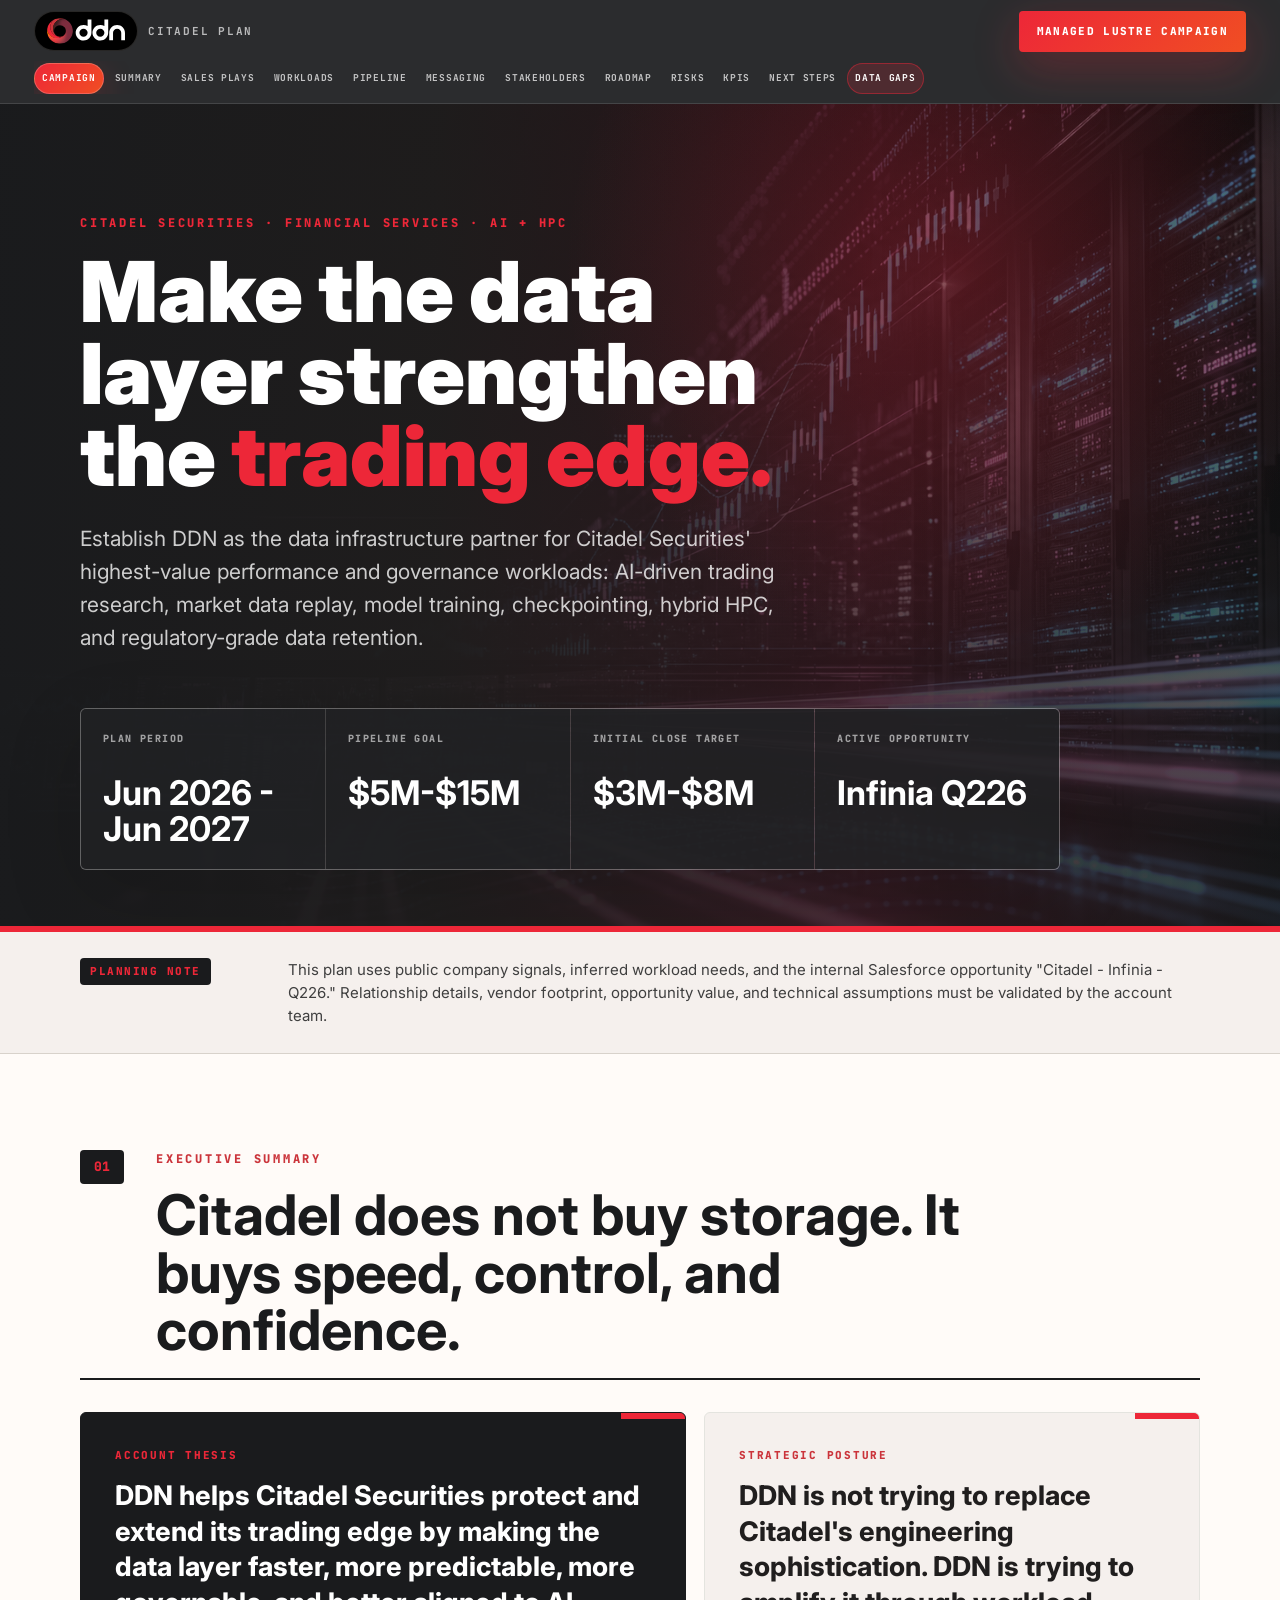
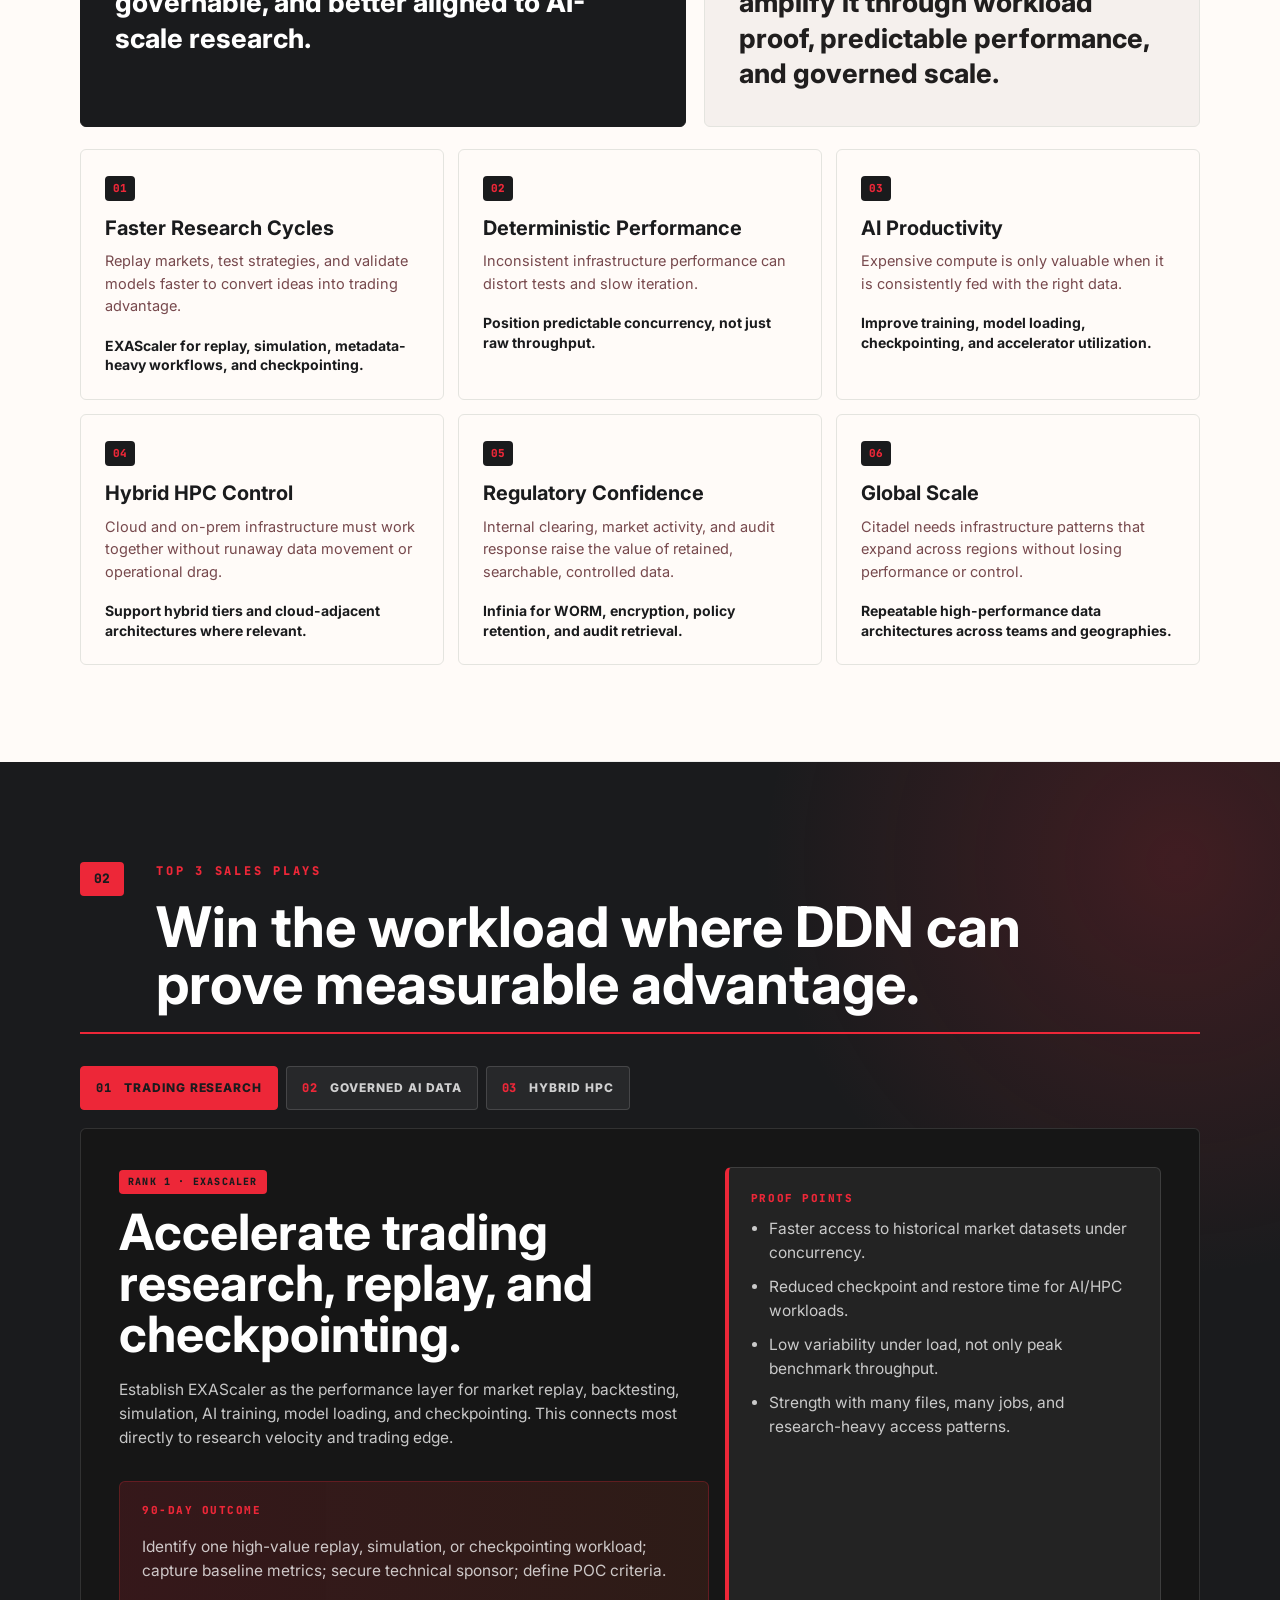
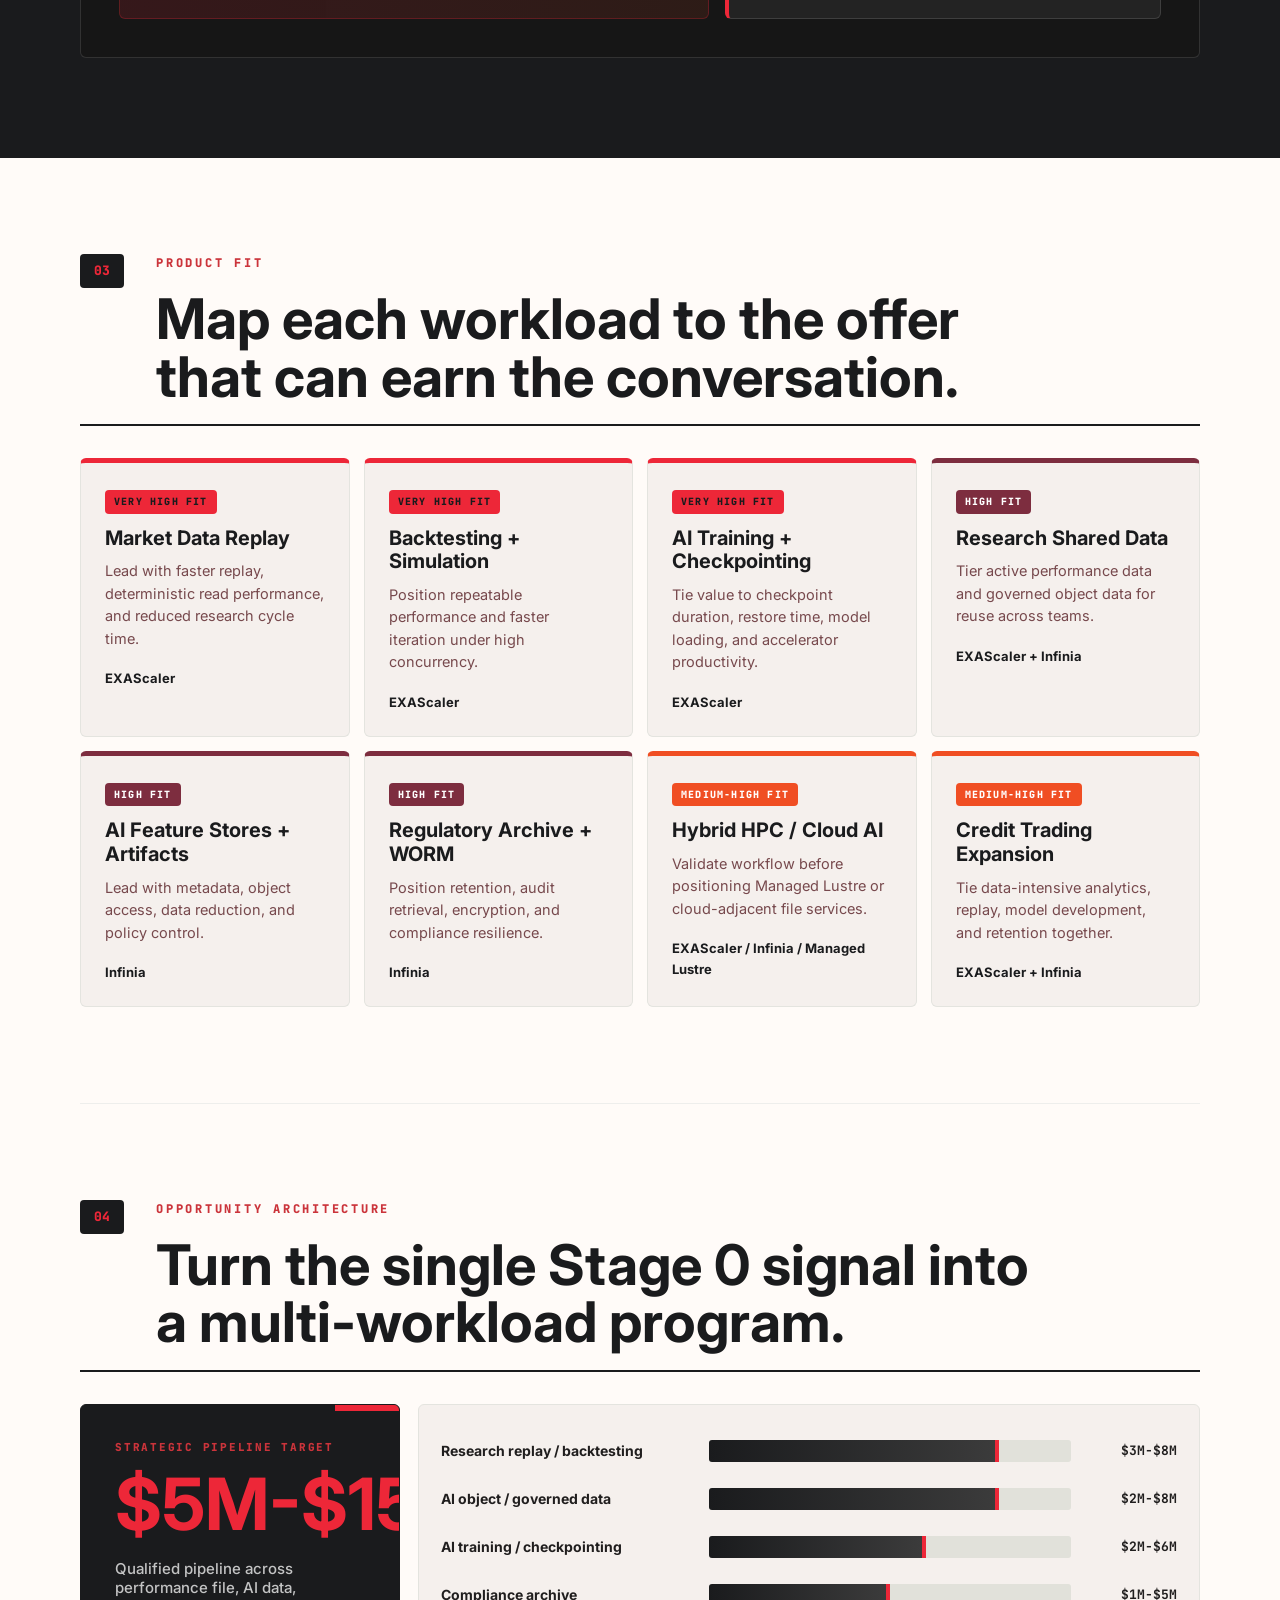
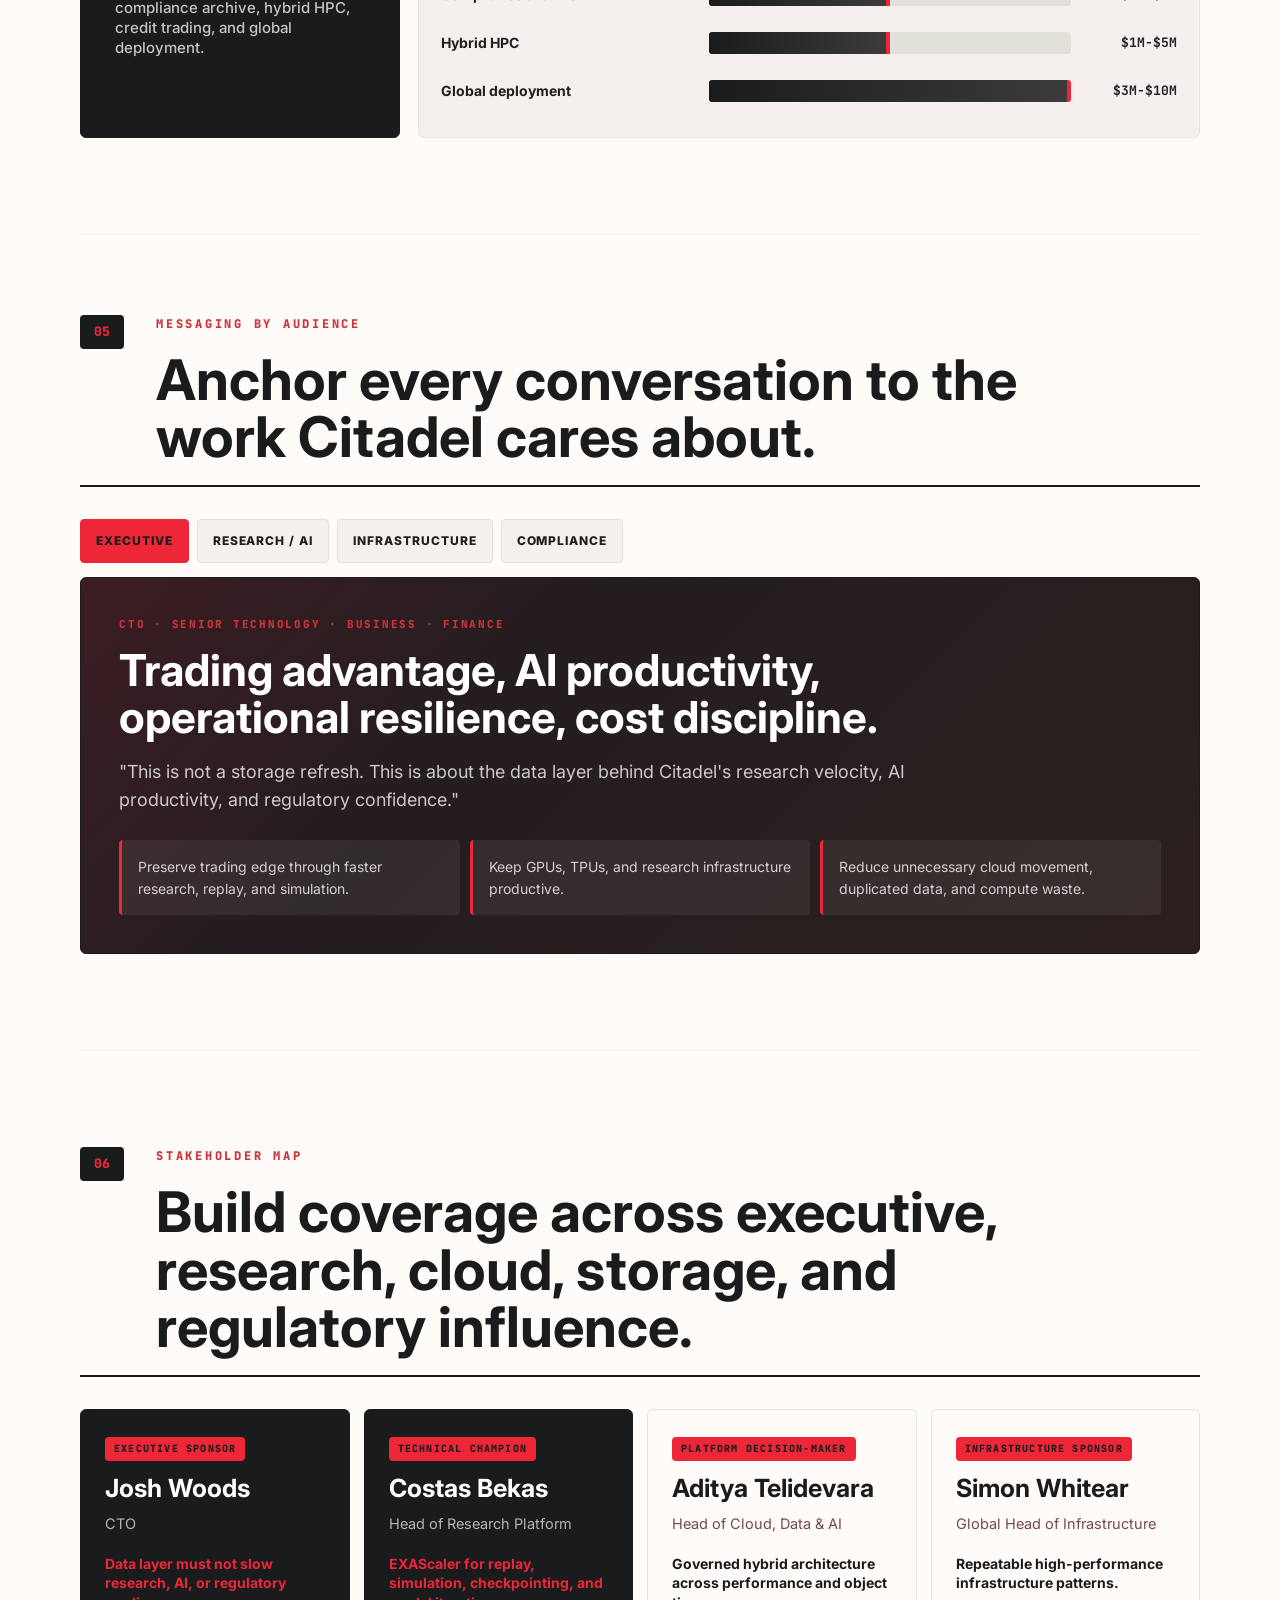
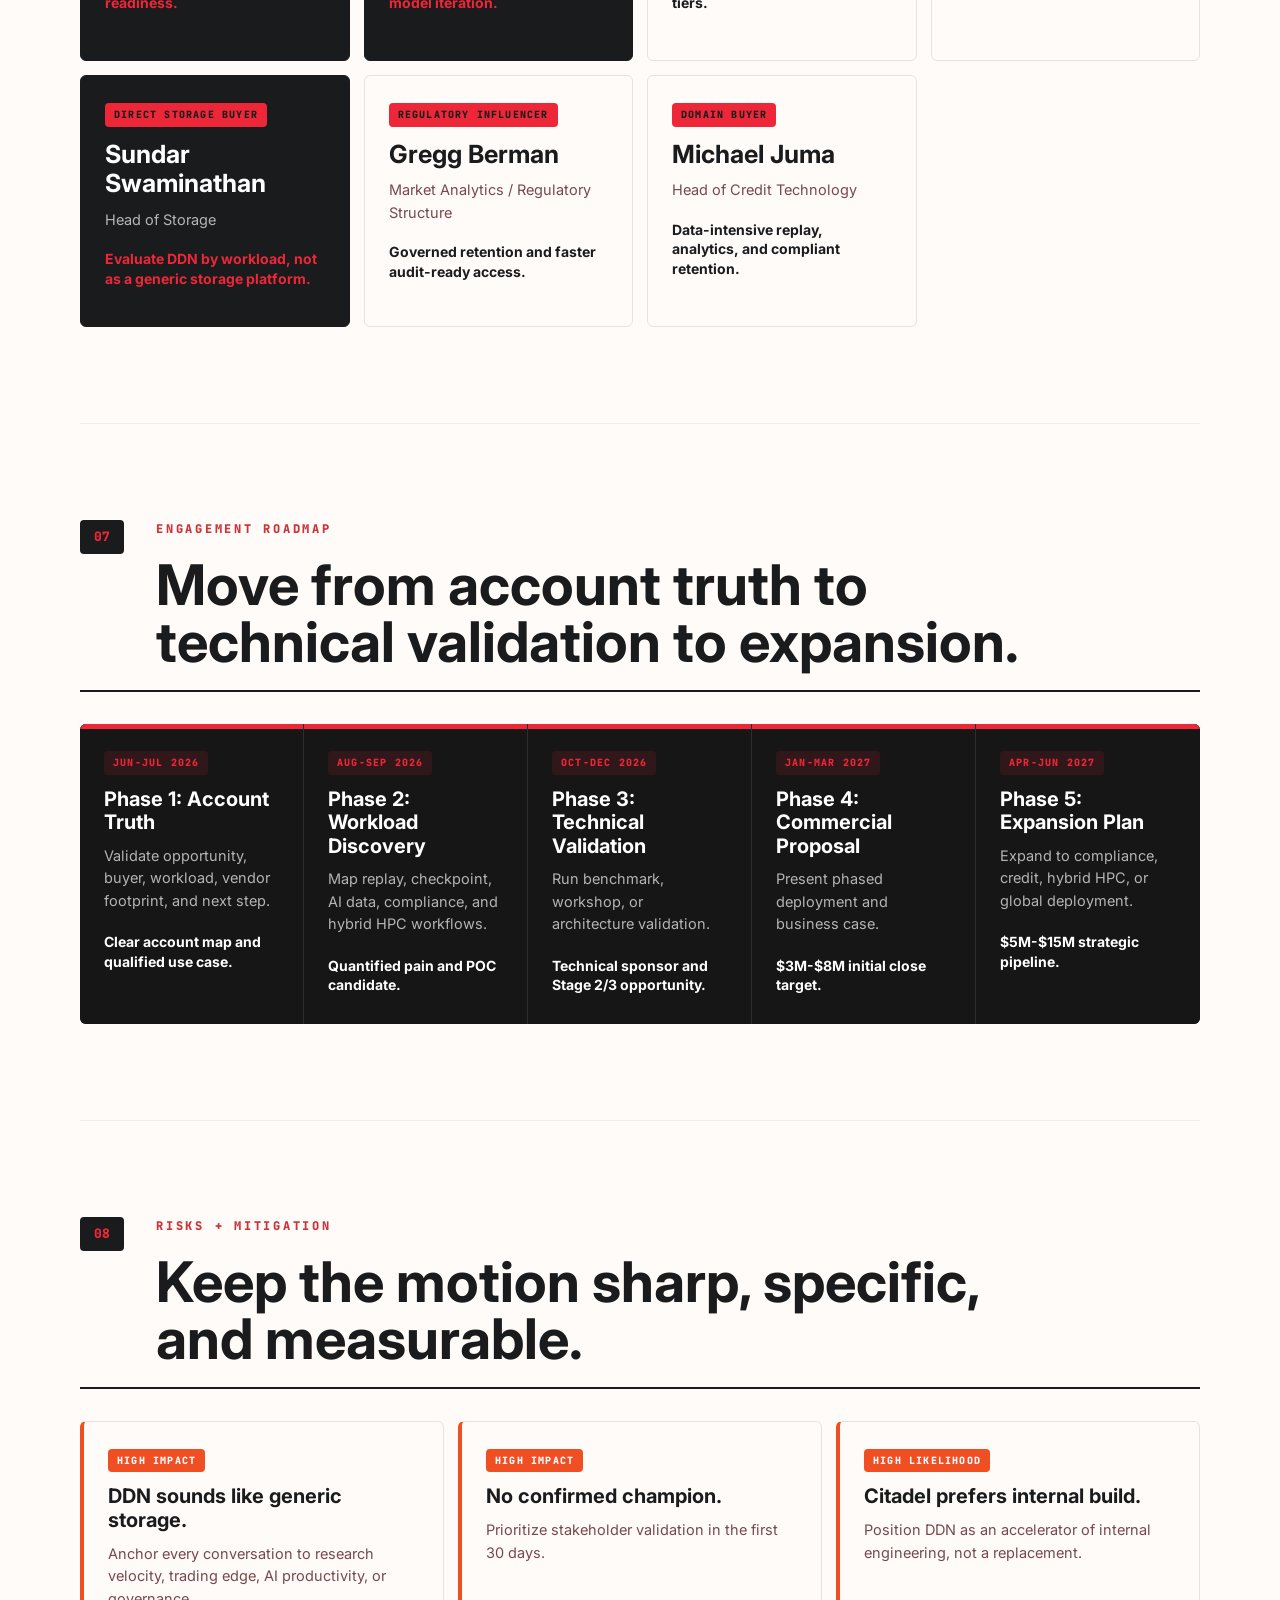
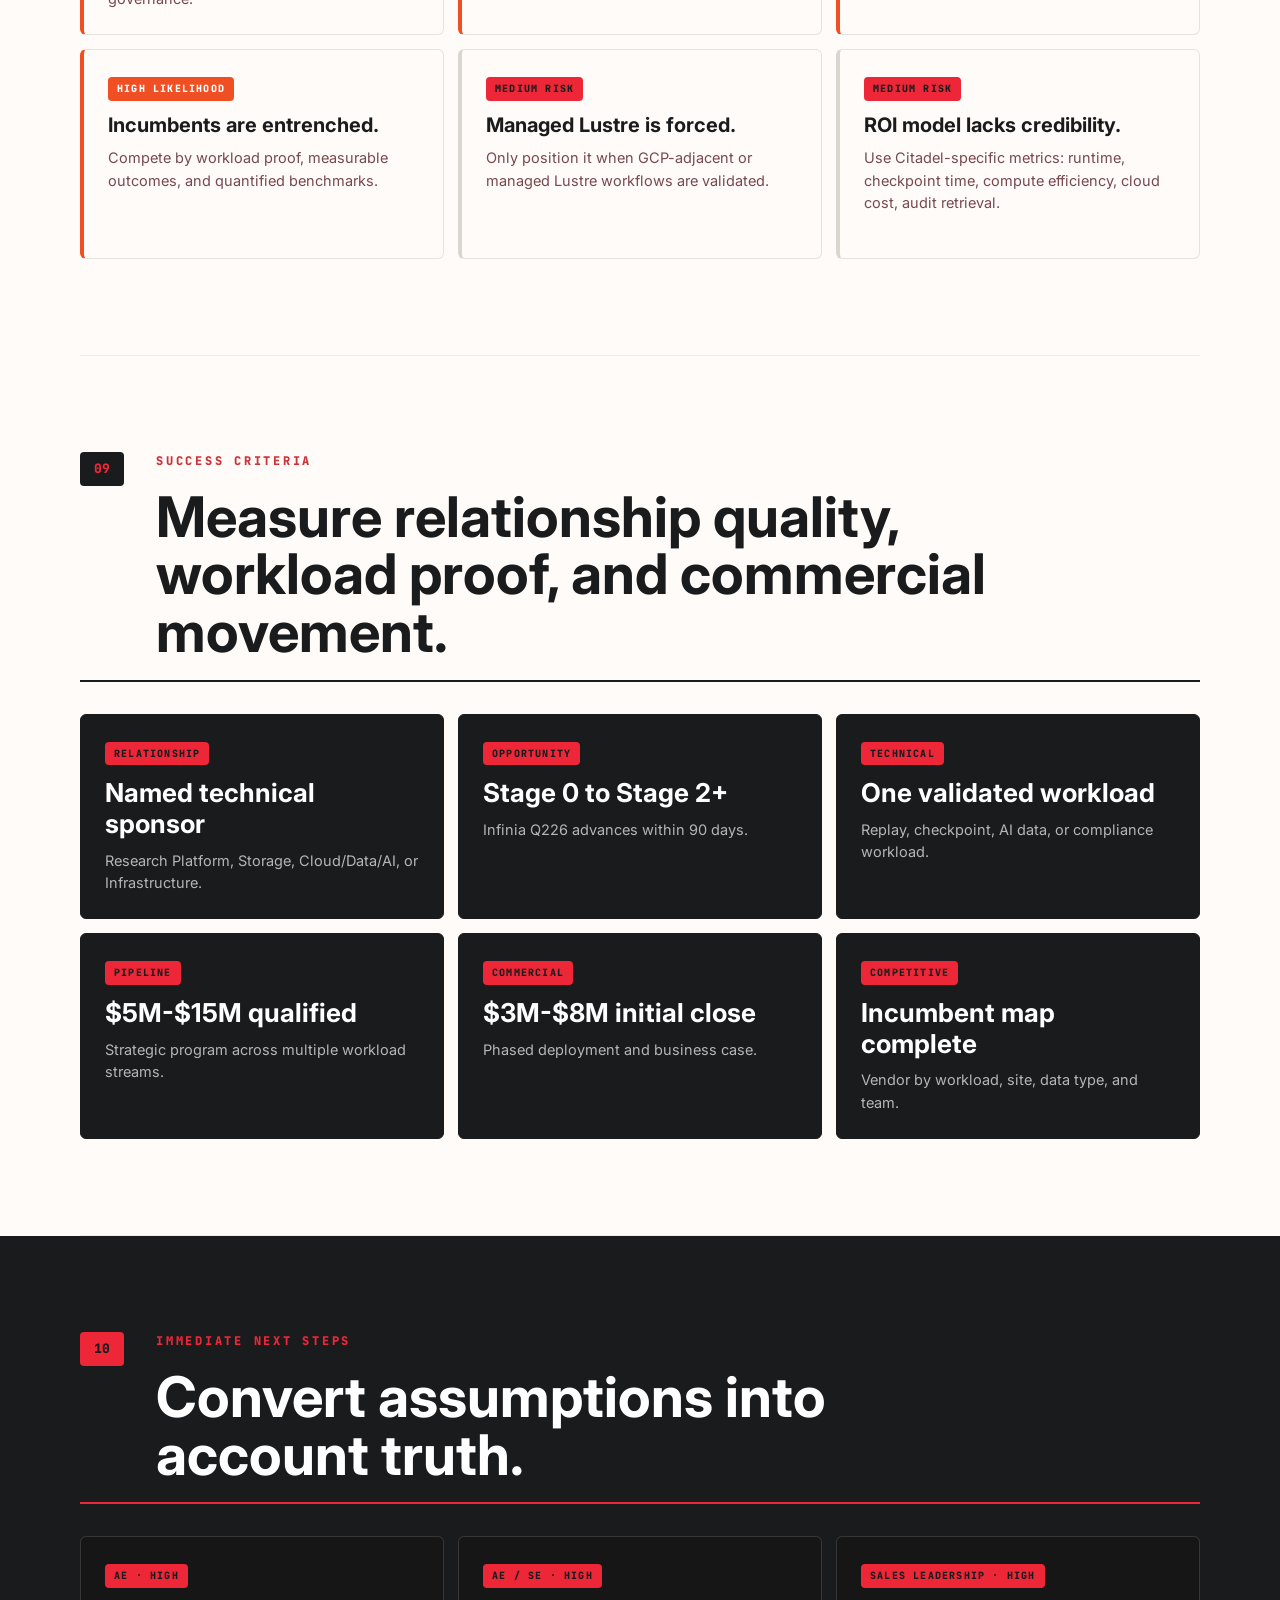
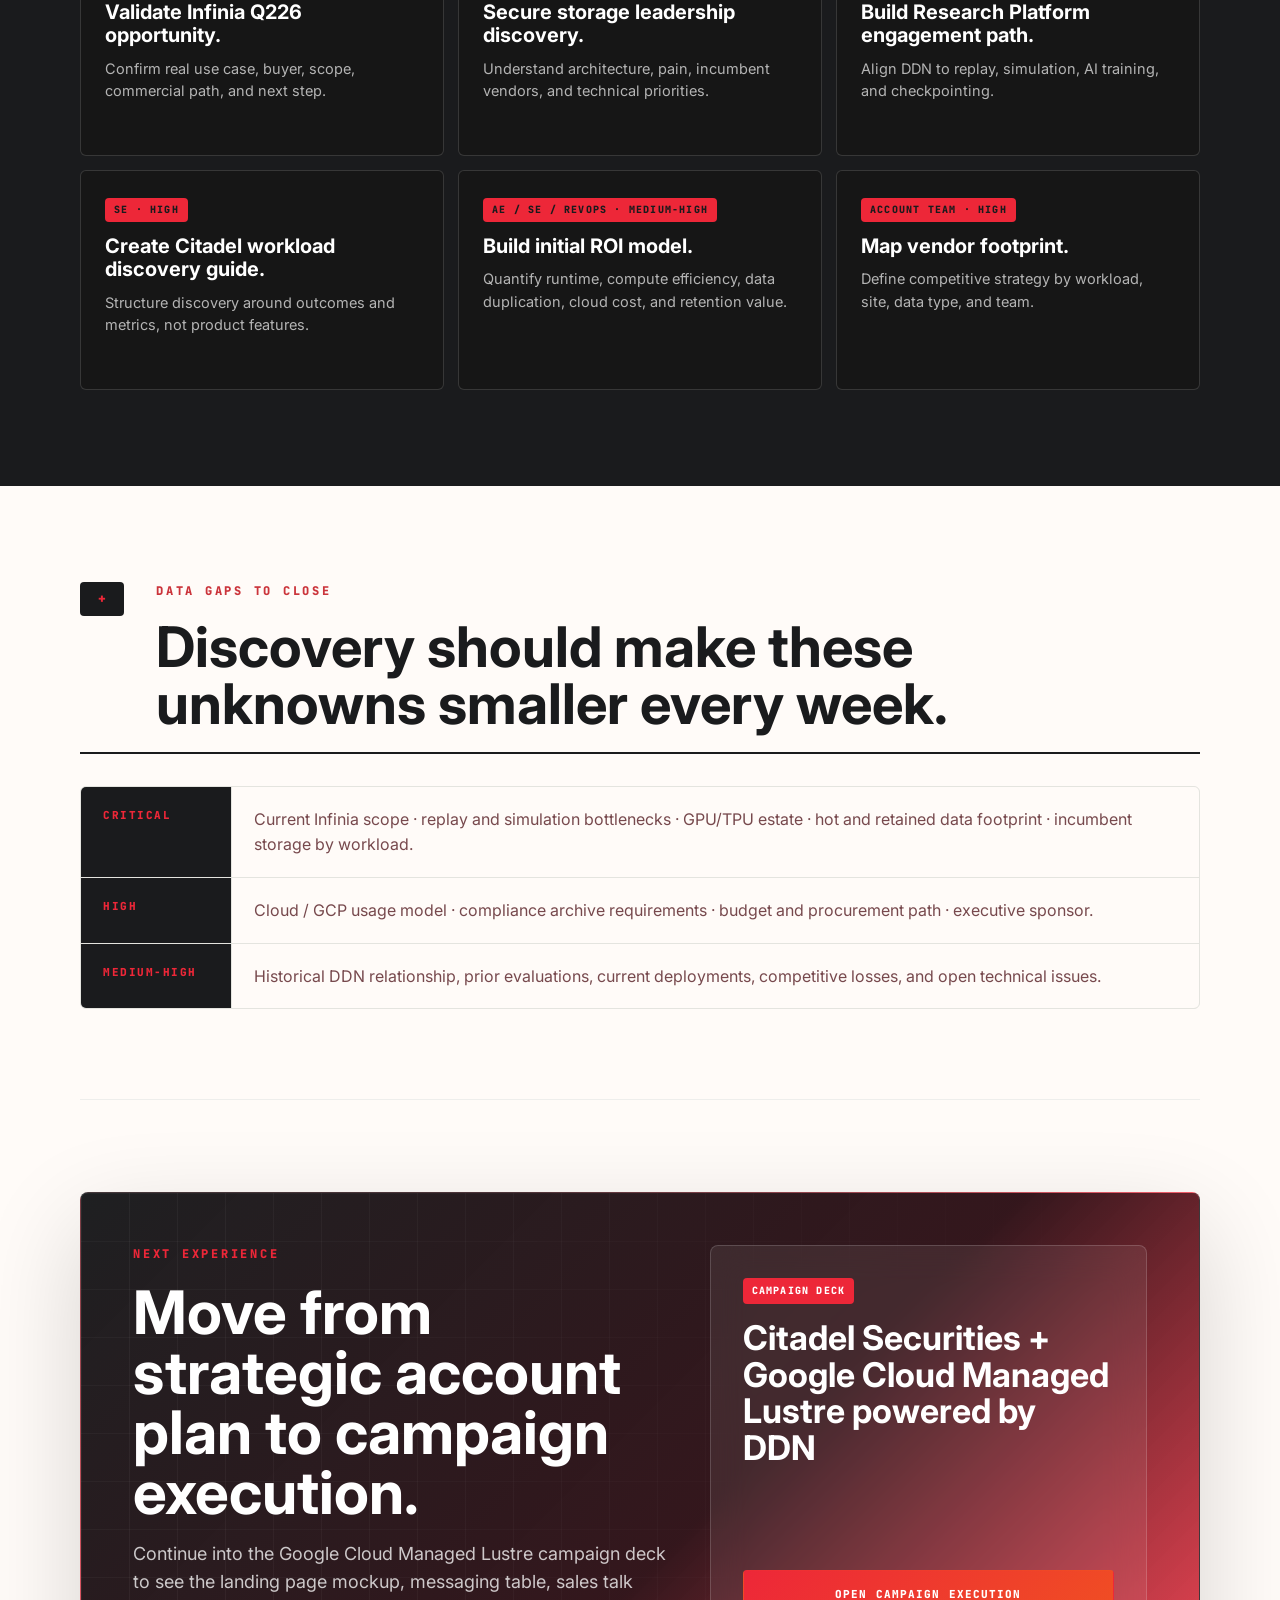
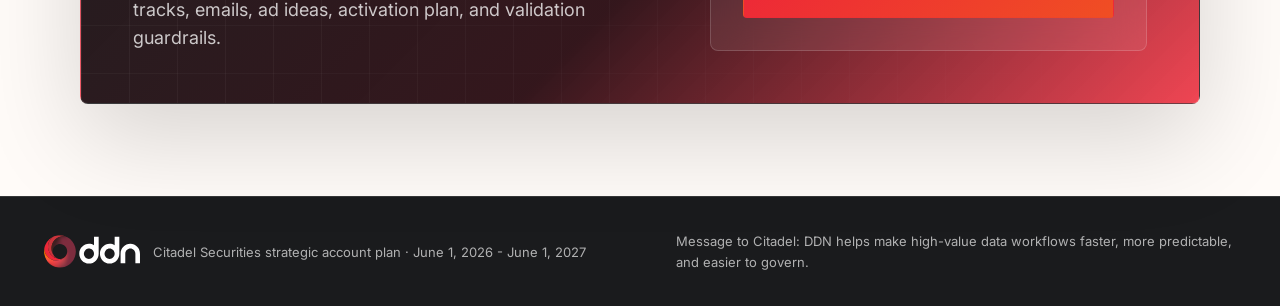
==== commit 638d549a: "Add files via upload" ====
--- a/index.html
+++ b/index.html
@@ -16,7 +16,7 @@
     />
     <link rel="stylesheet" href="styles.css" />
   </head>
-  <body>
+  <body class="account-body">
     <header class="site-header" aria-label="Primary">
       <a class="brand-lockup" href="#top" aria-label="DDN Citadel account plan">
         <span class="logo-plate">
@@ -24,7 +24,9 @@
         </span>
         <span class="brand-kicker">Citadel Plan</span>
       </a>
+      <a class="header-action" href="managed-lustre-campaign.html" data-transition-label="Opening Managed Lustre campaign deck">Managed Lustre Campaign</a>
       <nav class="top-nav" aria-label="Account plan sections">
+        <a class="nav-cta" href="managed-lustre-campaign.html" data-transition-label="Opening Managed Lustre campaign deck">Campaign</a>
         <a href="#thesis">Summary</a>
         <a href="#plays">Sales Plays</a>
         <a href="#workloads">Workloads</a>
@@ -718,6 +720,25 @@
           <p>Historical DDN relationship, prior evaluations, current deployments, competitive losses, and open technical issues.</p>
         </div>
       </section>
+
+      <section class="page-bridge-panel" aria-labelledby="campaign-bridge-title">
+        <div class="bridge-copy">
+          <p class="eyebrow">Next Experience</p>
+          <h2 id="campaign-bridge-title">Move from strategic account plan to campaign execution.</h2>
+          <p>
+            Continue into the Google Cloud Managed Lustre campaign deck to see the
+            landing page mockup, messaging table, sales talk tracks, emails, ad ideas,
+            activation plan, and validation guardrails.
+          </p>
+        </div>
+        <div class="bridge-card">
+          <span>Campaign Deck</span>
+          <strong>Citadel Securities + Google Cloud Managed Lustre powered by DDN</strong>
+          <a class="cta-button primary" href="managed-lustre-campaign.html" data-transition-label="Opening Managed Lustre campaign deck">
+            Open campaign execution
+          </a>
+        </div>
+      </section>
     </main>
 
     <footer class="site-footer">
--- a/styles.css
+++ b/styles.css
@@ -40,6 +40,130 @@
   overflow-x: hidden;
 }
 
+body.page-is-entering main,
+body.page-is-entering .site-footer {
+  animation: page-reveal 520ms cubic-bezier(0.2, 0.82, 0.2, 1) both;
+}
+
+body.is-transitioning {
+  cursor: progress;
+}
+
+body.is-transitioning main,
+body.is-transitioning .site-footer {
+  transform: scale(0.992);
+  opacity: 0.48;
+  transition: transform 260ms ease, opacity 260ms ease;
+}
+
+@keyframes page-reveal {
+  from {
+    transform: translateY(16px);
+    opacity: 0;
+  }
+
+  to {
+    transform: translateY(0);
+    opacity: 1;
+  }
+}
+
+.page-transition-overlay {
+  position: fixed;
+  inset: 0;
+  z-index: 1000;
+  display: grid;
+  place-items: center;
+  padding: 24px;
+  color: #ffffff;
+  pointer-events: none;
+  visibility: hidden;
+  opacity: 0;
+  background:
+    linear-gradient(135deg, rgba(26, 27, 29, 0.98), rgba(45, 15, 21, 0.96) 62%, rgba(237, 39, 56, 0.94));
+  transition: opacity 260ms ease, visibility 260ms ease;
+}
+
+.page-transition-overlay::before {
+  content: "";
+  position: absolute;
+  inset: 0;
+  background:
+    linear-gradient(90deg, rgba(255, 255, 255, 0.08) 1px, transparent 1px),
+    linear-gradient(180deg, rgba(255, 255, 255, 0.06) 1px, transparent 1px);
+  background-size: 42px 42px;
+  mask-image: linear-gradient(180deg, rgba(0, 0, 0, 0.8), transparent);
+}
+
+body.is-transitioning .page-transition-overlay {
+  visibility: visible;
+  opacity: 1;
+}
+
+.page-transition-card {
+  position: relative;
+  width: min(520px, 100%);
+  padding: clamp(24px, 5vw, 38px);
+  background: rgba(26, 27, 29, 0.72);
+  border: 1px solid rgba(255, 255, 255, 0.18);
+  border-radius: 8px;
+  box-shadow: 0 34px 100px rgba(0, 0, 0, 0.38);
+  backdrop-filter: blur(22px);
+}
+
+.page-transition-card img {
+  width: 96px;
+  height: auto;
+  margin-bottom: 24px;
+}
+
+.page-transition-card span {
+  display: block;
+  color: var(--ddn-red);
+  font-family: "JetBrains Mono", ui-monospace, SFMono-Regular, Menlo, Consolas, monospace;
+  font-size: 11px;
+  font-weight: 800;
+  letter-spacing: 0.12em;
+  text-transform: uppercase;
+}
+
+.page-transition-card strong {
+  display: block;
+  margin-top: 10px;
+  color: #ffffff;
+  font-size: clamp(30px, 5vw, 44px);
+  line-height: 1;
+}
+
+.page-transition-track {
+  position: relative;
+  height: 3px;
+  margin-top: 28px;
+  overflow: hidden;
+  background: rgba(255, 255, 255, 0.16);
+  border-radius: 999px;
+}
+
+.page-transition-track::after {
+  content: "";
+  position: absolute;
+  inset: 0 auto 0 0;
+  width: 44%;
+  background: linear-gradient(90deg, var(--ddn-red), var(--ddn-orange));
+  border-radius: inherit;
+  animation: transition-track 760ms ease-in-out infinite alternate;
+}
+
+@keyframes transition-track {
+  from {
+    transform: translateX(0);
+  }
+
+  to {
+    transform: translateX(128%);
+  }
+}
+
 a {
   color: inherit;
   text-decoration: none;
@@ -148,6 +272,7 @@
 
 .top-nav a {
   flex: 0 0 auto;
+  position: relative;
   padding: 7px 7px;
   border: 1px solid transparent;
   border-radius: 999px;
@@ -161,23 +286,40 @@
   border-color: rgba(237, 39, 56, 0.45);
 }
 
+.top-nav a.nav-cta {
+  color: #ffffff;
+  background: linear-gradient(135deg, var(--ddn-red), var(--ddn-orange));
+  border-color: rgba(255, 255, 255, 0.2);
+  box-shadow: 0 12px 34px rgba(237, 39, 56, 0.22);
+}
+
+.top-nav a.nav-cta:hover {
+  background: linear-gradient(135deg, var(--ddn-red-dark), var(--ddn-red));
+}
+
 .header-action {
+  display: inline-flex;
+  align-items: center;
+  justify-content: center;
+  justify-self: end;
   min-width: max-content;
-  padding: 9px 13px;
-  color: var(--ddn-black);
-  background: var(--ddn-green);
+  padding: 12px 18px;
+  color: #ffffff;
+  background: linear-gradient(135deg, var(--ddn-red), var(--ddn-orange));
   border: 0;
   border-radius: 4px;
+  box-shadow: 0 15px 46px rgba(237, 39, 56, 0.28);
   font-size: 11px;
   font-weight: 800;
   letter-spacing: 0.12em;
   text-transform: uppercase;
-  transition: background 160ms ease, transform 160ms ease;
+  transition: background 160ms ease, transform 160ms ease, box-shadow 160ms ease;
 }
 
 .header-action:hover {
-  background: var(--ddn-green-dark);
+  background: linear-gradient(135deg, var(--ddn-red-dark), var(--ddn-red));
   transform: translateY(-1px);
+  box-shadow: 0 20px 60px rgba(237, 39, 56, 0.36);
 }
 
 .hero {
@@ -236,7 +378,7 @@
   font-size: clamp(46px, 6.6vw, 84px);
   line-height: 0.98;
   font-weight: 900;
-  letter-spacing: -0.04em;
+  letter-spacing: 0;
 }
 
 .hero h1 span {
@@ -286,7 +428,45 @@
   color: #ffffff;
   font-size: clamp(23px, 2.7vw, 34px);
   line-height: 1.05;
-  letter-spacing: -0.05em;
+  letter-spacing: 0;
+}
+
+.hero-actions {
+  display: flex;
+  flex-wrap: wrap;
+  gap: 12px;
+  margin-top: 28px;
+}
+
+.cta-button {
+  display: inline-flex;
+  align-items: center;
+  justify-content: center;
+  min-height: 48px;
+  padding: 0 20px;
+  border-radius: 4px;
+  font-family: "JetBrains Mono", ui-monospace, SFMono-Regular, Menlo, Consolas, monospace;
+  font-size: 11px;
+  font-weight: 800;
+  letter-spacing: 0.1em;
+  text-transform: uppercase;
+  transition: transform 160ms ease, background 160ms ease, border-color 160ms ease;
+}
+
+.cta-button:hover {
+  transform: translateY(-2px);
+}
+
+.cta-button.primary {
+  color: #ffffff;
+  background: linear-gradient(135deg, var(--ddn-red), var(--ddn-orange));
+  border: 1px solid rgba(255, 255, 255, 0);
+}
+
+.cta-button.secondary {
+  color: #ffffff;
+  background: rgba(255, 255, 255, 0.08);
+  border: 1px solid rgba(255, 255, 255, 0.28);
 }
 
 .plan-note {
@@ -360,7 +540,7 @@
   color: var(--ddn-black);
   font-size: clamp(32px, 5vw, 56px);
   line-height: 1.03;
-  letter-spacing: -0.045em;
+  letter-spacing: 0;
 }
 
 .thesis-layout {
@@ -420,7 +600,7 @@
   font-size: clamp(19px, 2.2vw, 27px);
   line-height: 1.32;
   font-weight: 750;
-  letter-spacing: -0.02em;
+  letter-spacing: 0;
 }
 
 .pressure-grid,
@@ -483,7 +663,7 @@
   color: var(--ddn-black);
   font-size: 20px;
   line-height: 1.18;
-  letter-spacing: -0.03em;
+  letter-spacing: 0;
 }
 
 .pressure-card p,
@@ -624,7 +804,7 @@
   color: #ffffff;
   font-size: clamp(28px, 4.2vw, 50px);
   line-height: 1.02;
-  letter-spacing: -0.045em;
+  letter-spacing: 0;
 }
 
 .play-panel p,
@@ -733,7 +913,7 @@
   color: var(--ddn-green);
   font-size: clamp(44px, 6vw, 72px);
   line-height: 0.95;
-  letter-spacing: -0.06em;
+  letter-spacing: 0;
 }
 
 .pipeline-card p {
@@ -813,7 +993,7 @@
   color: #ffffff;
   font-size: clamp(26px, 4vw, 44px);
   line-height: 1.06;
-  letter-spacing: -0.04em;
+  letter-spacing: 0;
 }
 
 .audience-card p {
@@ -1059,6 +1239,1379 @@
   color: var(--ddn-muted);
 }
 
+.campaign-body {
+  background: #fffaf7;
+}
+
+.campaign-hero {
+  min-height: 760px;
+}
+
+.campaign-hero .hero-content {
+  width: min(1160px, calc(100% - 40px));
+}
+
+.campaign-hero h1 {
+  max-width: 1040px;
+  font-size: 64px;
+  letter-spacing: 0;
+}
+
+.campaign-hero .hero-copy {
+  max-width: 820px;
+}
+
+.campaign-hero-grid {
+  grid-template-columns: repeat(4, minmax(0, 1fr));
+  width: min(1080px, 100%);
+}
+
+.campaign-hero-grid .hero-metric strong {
+  font-size: 25px;
+  letter-spacing: 0;
+}
+
+.campaign-summary-grid,
+.split-copy,
+.validation-grid,
+.do-dont-grid {
+  display: grid;
+  grid-template-columns: repeat(2, minmax(0, 1fr));
+  gap: 18px;
+}
+
+.campaign-summary-panel {
+  width: min(1180px, calc(100% - 40px));
+}
+
+.campaign-summary-panel .section-heading {
+  margin-bottom: 28px;
+  padding-bottom: 0;
+  border-bottom: 0;
+}
+
+.campaign-summary-panel .section-heading h2 {
+  max-width: 960px;
+  font-size: clamp(34px, 4.4vw, 52px);
+  line-height: 1.06;
+}
+
+.summary-deck-intro {
+  max-width: 790px;
+  margin: 16px 0 0;
+  color: #4c3f41;
+  font-size: 18px;
+  line-height: 1.5;
+}
+
+.summary-overview {
+  display: grid;
+  grid-template-columns: minmax(0, 1.2fr) minmax(300px, 0.8fr);
+  gap: 18px;
+  align-items: stretch;
+}
+
+.summary-lead-card,
+.summary-snapshot div,
+.summary-cta-row article,
+.summary-path {
+  border-radius: 6px;
+}
+
+.summary-lead-card {
+  min-height: 360px;
+  padding: clamp(28px, 5vw, 46px);
+  color: #ffffff;
+  background: var(--ddn-black);
+  border: 1px solid var(--ddn-black);
+}
+
+.summary-lead-card h3 {
+  max-width: 720px;
+  margin: 0;
+  color: #ffffff;
+  font-size: clamp(30px, 4vw, 48px);
+  line-height: 1.06;
+  letter-spacing: 0;
+}
+
+.summary-lead-card p {
+  max-width: 760px;
+  margin: 24px 0 0;
+  color: rgba(255, 255, 255, 0.76);
+  font-size: 18px;
+  line-height: 1.55;
+}
+
+.summary-snapshot {
+  display: grid;
+  gap: 12px;
+}
+
+.summary-snapshot div {
+  display: flex;
+  min-height: 112px;
+  flex-direction: column;
+  justify-content: center;
+  padding: 20px 22px;
+  background: var(--ddn-soft);
+  border: 1px solid #e4e4df;
+}
+
+.summary-snapshot span,
+.summary-cta-row span,
+.summary-path li span {
+  display: inline-flex;
+  width: fit-content;
+  margin-bottom: 10px;
+  color: var(--ddn-green-dark);
+  font-family: "JetBrains Mono", ui-monospace, SFMono-Regular, Menlo, Consolas, monospace;
+  font-size: 10px;
+  font-weight: 800;
+  letter-spacing: 0.12em;
+  text-transform: uppercase;
+}
+
+.summary-snapshot strong,
+.summary-cta-row strong {
+  color: var(--ddn-black);
+  font-size: 18px;
+  line-height: 1.32;
+}
+
+.summary-cta-row {
+  display: grid;
+  grid-template-columns: repeat(3, minmax(0, 1fr));
+  gap: 12px;
+  margin-top: 18px;
+}
+
+.summary-cta-row article {
+  min-height: 150px;
+  padding: 22px;
+  background: var(--ddn-paper);
+  border: 1px solid #e4e4df;
+}
+
+.summary-cta-row article:first-child {
+  color: #ffffff;
+  background: var(--ddn-red);
+  border-color: var(--ddn-red);
+}
+
+.summary-cta-row article:first-child span,
+.summary-cta-row article:first-child strong {
+  color: #ffffff;
+}
+
+.summary-path {
+  margin-top: 18px;
+  padding: clamp(24px, 4vw, 34px);
+  background: #ffffff;
+  border: 1px solid #e4e4df;
+}
+
+.summary-path-heading {
+  display: grid;
+  grid-template-columns: 190px 1fr;
+  gap: 18px;
+  align-items: start;
+  margin-bottom: 22px;
+  padding-bottom: 18px;
+  border-bottom: 1px solid #e4e4df;
+}
+
+.summary-path-heading h3 {
+  max-width: 760px;
+  margin: 0;
+  color: var(--ddn-black);
+  font-size: clamp(24px, 3vw, 34px);
+  line-height: 1.12;
+}
+
+.summary-path ol {
+  display: grid;
+  grid-template-columns: repeat(3, minmax(0, 1fr));
+  gap: 12px;
+  margin: 0;
+  padding: 0;
+  list-style: none;
+}
+
+.summary-path li {
+  min-height: 174px;
+  padding: 18px;
+  background: var(--ddn-soft);
+  border: 1px solid #e4e4df;
+  border-radius: 6px;
+}
+
+.summary-path li span {
+  align-items: center;
+  justify-content: center;
+  min-width: 34px;
+  min-height: 28px;
+  padding: 4px 8px;
+  color: #ffffff;
+  background: var(--ddn-black);
+  border-radius: 4px;
+}
+
+.summary-path li strong {
+  display: block;
+  color: var(--ddn-black);
+  font-size: 17px;
+  line-height: 1.22;
+}
+
+.summary-path li p {
+  margin: 10px 0 0;
+  color: #5d4a4d;
+  font-size: 14.5px;
+  line-height: 1.45;
+}
+
+.signal-strip {
+  display: grid;
+  grid-template-columns: repeat(4, minmax(0, 1fr));
+  gap: 1px;
+  margin-top: 22px;
+  overflow: hidden;
+  color: #ffffff;
+  background: rgba(255, 255, 255, 0.16);
+  border-radius: 6px;
+}
+
+.signal-strip div {
+  min-height: 210px;
+  padding: 22px;
+  background: var(--ddn-black);
+}
+
+.signal-strip span,
+.micro-tag,
+.pillar-card span,
+.activation-grid span,
+.stakeholder-cta-grid span,
+.step-list span {
+  display: inline-flex;
+  width: fit-content;
+  margin-bottom: 12px;
+  padding: 4px 9px;
+  border-radius: 4px;
+  font-family: "JetBrains Mono", ui-monospace, SFMono-Regular, Menlo, Consolas, monospace;
+  font-size: 10px;
+  font-weight: 800;
+  letter-spacing: 0.12em;
+  text-transform: uppercase;
+}
+
+.signal-strip span,
+.pillar-card span,
+.activation-grid span,
+.stakeholder-cta-grid span,
+.step-list span,
+.micro-tag {
+  color: var(--ddn-black);
+  background: var(--ddn-green);
+}
+
+.micro-tag.danger {
+  color: #ffffff;
+  background: var(--ddn-orange);
+}
+
+.signal-strip strong {
+  display: block;
+  margin-bottom: 8px;
+  color: #ffffff;
+  font-size: 19px;
+  line-height: 1.18;
+}
+
+.signal-strip p {
+  margin: 0;
+  color: rgba(255, 255, 255, 0.68);
+  font-size: 14px;
+}
+
+.split-copy article,
+.validation-card,
+.talk-track-grid article,
+.do-dont-grid article {
+  padding: clamp(24px, 4vw, 34px);
+  background: var(--ddn-soft);
+  border: 1px solid #e4e4df;
+  border-radius: 6px;
+}
+
+.split-copy h3,
+.validation-card h3,
+.pillar-card h3,
+.use-case-grid h3,
+.stakeholder-cta-grid h3,
+.activation-grid h3,
+.brief-card h3,
+.step-list h3 {
+  margin: 0 0 12px;
+  color: var(--ddn-black);
+  font-size: 23px;
+  line-height: 1.12;
+}
+
+.split-copy p,
+.validation-card p,
+.brief-card p,
+.talk-track-grid p,
+.do-dont-grid li,
+.check-list li {
+  margin: 0;
+  color: var(--ddn-muted);
+}
+
+.pillar-grid,
+.use-case-grid,
+.stakeholder-cta-grid,
+.activation-grid,
+.talk-track-grid {
+  display: grid;
+  grid-template-columns: repeat(3, minmax(0, 1fr));
+  gap: 14px;
+}
+
+.pillar-card {
+  min-height: 268px;
+  padding: 24px;
+  color: #ffffff;
+  background: #161616;
+  border: 1px solid rgba(255, 255, 255, 0.14);
+  border-radius: 6px;
+}
+
+.pillar-card h3 {
+  color: #ffffff;
+}
+
+.pillar-card p,
+.pillar-card strong {
+  color: rgba(255, 255, 255, 0.7);
+  font-size: 14px;
+}
+
+.pillar-card strong {
+  display: block;
+  margin-top: 18px;
+  color: #ffffff;
+}
+
+.use-case-grid {
+  grid-template-columns: repeat(5, minmax(0, 1fr));
+}
+
+.use-case-grid article,
+.stakeholder-cta-grid article,
+.activation-grid article {
+  min-height: 260px;
+  padding: 22px;
+  background: var(--ddn-paper);
+  border: 1px solid #e4e4df;
+  border-top: 5px solid var(--ddn-green);
+  border-radius: 6px;
+}
+
+.use-case-grid p,
+.stakeholder-cta-grid p,
+.activation-grid p,
+.step-list p {
+  margin: 0;
+  color: var(--ddn-muted);
+  font-size: 14px;
+}
+
+.use-case-grid strong {
+  display: block;
+  margin-top: 18px;
+  color: var(--ddn-black);
+  font-size: 13px;
+  line-height: 1.4;
+}
+
+.solution-layout {
+  display: grid;
+  grid-template-columns: 340px 1fr;
+  gap: 18px;
+}
+
+.step-list {
+  display: grid;
+  grid-template-columns: repeat(2, minmax(0, 1fr));
+  gap: 14px;
+}
+
+.step-list article {
+  min-height: 196px;
+  padding: 22px;
+  background: var(--ddn-soft);
+  border: 1px solid #e4e4df;
+  border-radius: 6px;
+}
+
+.proof-panel .metric-table {
+  margin-top: 18px;
+}
+
+.check-list {
+  margin: 0;
+  padding: 0;
+  list-style: none;
+}
+
+.check-list li {
+  position: relative;
+  padding-left: 22px;
+  font-size: 14.5px;
+}
+
+.check-list li + li {
+  margin-top: 10px;
+}
+
+.check-list li::before {
+  content: "";
+  position: absolute;
+  top: 0.72em;
+  left: 0;
+  width: 8px;
+  height: 8px;
+  background: var(--ddn-green);
+  border-radius: 50%;
+}
+
+.validation-card.dark-card .check-list li {
+  color: rgba(255, 255, 255, 0.76);
+}
+
+.validation-card.dark-card {
+  color: #ffffff;
+  background: var(--ddn-black);
+  border-color: var(--ddn-black);
+}
+
+.validation-card.dark-card .card-label {
+  color: var(--ddn-green);
+}
+
+.metric-table {
+  display: grid;
+  gap: 1px;
+  overflow: hidden;
+  border: 1px solid #e4e4df;
+  border-radius: 6px;
+  background: #e4e4df;
+}
+
+.metric-table > div {
+  display: grid;
+  grid-template-columns: 1fr 1.35fr 1.35fr;
+  gap: 1px;
+}
+
+.metric-table > div:first-child span,
+.metric-table strong,
+.metric-table p {
+  margin: 0;
+  padding: 18px 20px;
+  background: var(--ddn-paper);
+}
+
+.metric-table > div:first-child span {
+  color: var(--ddn-green);
+  background: var(--ddn-black);
+  font-family: "JetBrains Mono", ui-monospace, SFMono-Regular, Menlo, Consolas, monospace;
+  font-size: 11px;
+  font-weight: 800;
+  letter-spacing: 0.12em;
+  text-transform: uppercase;
+}
+
+.metric-table strong {
+  color: var(--ddn-black);
+  font-size: 15px;
+}
+
+.metric-table p {
+  color: var(--ddn-muted);
+  font-size: 14px;
+}
+
+.stakeholder-cta-grid {
+  grid-template-columns: repeat(5, minmax(0, 1fr));
+}
+
+.stakeholder-cta-grid article {
+  display: flex;
+  flex-direction: column;
+}
+
+.stakeholder-cta-grid a {
+  display: inline-flex;
+  align-items: center;
+  width: fit-content;
+  margin-top: auto;
+  padding-top: 18px;
+  color: var(--ddn-green-dark);
+  font-family: "JetBrains Mono", ui-monospace, SFMono-Regular, Menlo, Consolas, monospace;
+  font-size: 11px;
+  font-weight: 800;
+  letter-spacing: 0.08em;
+  text-transform: uppercase;
+}
+
+.brief-layout {
+  display: grid;
+  grid-template-columns: repeat(2, minmax(0, 1fr));
+  gap: 16px;
+}
+
+.brief-card {
+  min-height: 420px;
+  padding: clamp(26px, 4vw, 38px);
+  color: #ffffff;
+  background: #161616;
+  border: 1px solid rgba(255, 255, 255, 0.14);
+  border-radius: 6px;
+}
+
+.brief-card h3 {
+  color: #ffffff;
+  font-size: 32px;
+}
+
+.brief-card p,
+.brief-card li {
+  color: rgba(255, 255, 255, 0.74);
+}
+
+.brief-card ul {
+  margin: 22px 0 0;
+  padding-left: 20px;
+}
+
+.brief-card li + li {
+  margin-top: 10px;
+}
+
+.talk-track-grid article {
+  min-height: 280px;
+}
+
+.talk-track-grid .dark-card p {
+  color: rgba(255, 255, 255, 0.76);
+}
+
+.do-dont-grid {
+  margin-top: 18px;
+}
+
+.activation-grid article {
+  min-height: 232px;
+}
+
+.campaign-gaps {
+  margin-top: 18px;
+}
+
+.faq-stack {
+  display: grid;
+  gap: 10px;
+}
+
+.faq-stack details {
+  padding: 0;
+  background: var(--ddn-soft);
+  border: 1px solid #e4e4df;
+  border-radius: 6px;
+}
+
+.faq-stack summary {
+  cursor: pointer;
+  padding: 20px 22px;
+  color: var(--ddn-black);
+  font-weight: 800;
+}
+
+.faq-stack p {
+  margin: 0;
+  padding: 0 22px 22px;
+  color: var(--ddn-muted);
+}
+
+.final-cta > p {
+  max-width: 820px;
+  margin: 0 0 6px;
+  color: rgba(255, 255, 255, 0.76);
+  font-size: 19px;
+}
+
+.campaign-deck-body {
+  background: #fffaf7;
+}
+
+.deck-hero h1 {
+  max-width: 1100px;
+}
+
+.deck-hero .hero-copy {
+  max-width: 900px;
+}
+
+.deck-fact-grid,
+.quality-grid {
+  display: grid;
+  grid-template-columns: repeat(5, minmax(0, 1fr));
+  gap: 12px;
+  margin-top: 20px;
+}
+
+.deck-fact-grid article,
+.quality-grid article {
+  min-height: 176px;
+  padding: 20px;
+  background: var(--ddn-soft);
+  border: 1px solid #e4e4df;
+  border-radius: 6px;
+}
+
+.deck-fact-grid span,
+.quality-grid span {
+  display: block;
+  margin-bottom: 12px;
+  color: var(--ddn-green-dark);
+  font-family: "JetBrains Mono", ui-monospace, SFMono-Regular, Menlo, Consolas, monospace;
+  font-size: 10px;
+  font-weight: 800;
+  letter-spacing: 0.12em;
+  text-transform: uppercase;
+}
+
+.deck-fact-grid strong,
+.quality-grid p {
+  margin: 0;
+  color: var(--ddn-black);
+  font-size: 16px;
+  line-height: 1.34;
+}
+
+.message-banner {
+  margin: 22px 0;
+  padding: clamp(24px, 4vw, 34px);
+  color: #ffffff;
+  background: linear-gradient(135deg, var(--ddn-black), #35141c);
+  border-left: 6px solid var(--ddn-green);
+  border-radius: 6px;
+}
+
+.message-banner span {
+  display: block;
+  margin-bottom: 12px;
+  color: var(--ddn-green);
+  font-family: "JetBrains Mono", ui-monospace, SFMono-Regular, Menlo, Consolas, monospace;
+  font-size: 11px;
+  font-weight: 800;
+  letter-spacing: 0.12em;
+  text-transform: uppercase;
+}
+
+.message-banner strong {
+  display: block;
+  max-width: 1000px;
+  font-size: clamp(24px, 4vw, 42px);
+  line-height: 1.05;
+  letter-spacing: 0;
+}
+
+#positioning {
+  display: flex;
+  flex-direction: column;
+}
+
+#positioning .section-heading {
+  order: 1;
+}
+
+#positioning .split-copy {
+  order: 2;
+}
+
+#positioning .message-banner {
+  order: 3;
+}
+
+#positioning .messaging-table-intro {
+  order: 4;
+}
+
+#positioning .pillar-table {
+  order: 5;
+}
+
+#positioning .audience-message-grid {
+  order: 6;
+}
+
+#positioning .do-dont-grid {
+  order: 7;
+}
+
+.asset-table {
+  display: grid;
+  gap: 1px;
+  overflow: hidden;
+  margin-top: 20px;
+  background: #e4e4df;
+  border: 1px solid #e4e4df;
+  border-radius: 6px;
+}
+
+.asset-table > div {
+  display: grid;
+  grid-template-columns: 1fr 1.1fr 1.1fr 1.2fr 0.9fr;
+  gap: 1px;
+}
+
+.asset-table span,
+.asset-table strong,
+.asset-table p {
+  margin: 0;
+  padding: 16px;
+  background: var(--ddn-paper);
+}
+
+.asset-table-head span {
+  color: var(--ddn-green);
+  background: var(--ddn-black);
+  font-family: "JetBrains Mono", ui-monospace, SFMono-Regular, Menlo, Consolas, monospace;
+  font-size: 10px;
+  font-weight: 800;
+  letter-spacing: 0.12em;
+  text-transform: uppercase;
+}
+
+.asset-table strong {
+  color: var(--ddn-black);
+  font-size: 14px;
+  line-height: 1.35;
+}
+
+.asset-table p {
+  color: var(--ddn-muted);
+  font-size: 13.5px;
+  line-height: 1.42;
+}
+
+.messaging-table-intro {
+  display: grid;
+  grid-template-columns: 220px 1fr;
+  gap: 12px 24px;
+  align-items: start;
+  margin: 30px 0 12px;
+  padding: 24px;
+  color: #ffffff;
+  background: var(--ddn-black);
+  border-left: 6px solid var(--ddn-red);
+  border-radius: 6px;
+}
+
+.messaging-table-intro .micro-tag {
+  grid-row: span 2;
+  margin: 0;
+  color: #ffffff;
+  background: var(--ddn-red);
+}
+
+.messaging-table-intro h3 {
+  margin: 0;
+  color: #ffffff;
+  font-size: clamp(24px, 3vw, 34px);
+  line-height: 1.08;
+}
+
+.messaging-table-intro p {
+  max-width: 780px;
+  margin: 0;
+  color: rgba(255, 255, 255, 0.74);
+  font-size: 15px;
+}
+
+.pillar-table {
+  margin-top: 0;
+}
+
+.pillar-table > div {
+  grid-template-columns:
+    minmax(145px, 0.95fr)
+    minmax(160px, 1.08fr)
+    minmax(160px, 1.08fr)
+    minmax(190px, 1.28fr)
+    minmax(130px, 0.82fr);
+}
+
+.pillar-table strong,
+.pillar-table p {
+  padding: 14px;
+  font-size: 13px;
+}
+
+.pillar-table strong {
+  font-size: 13.5px;
+}
+
+.pillar-table div:not(.asset-table-head) p:last-child {
+  color: var(--ddn-black);
+  font-weight: 800;
+}
+
+.audience-message-grid {
+  display: grid;
+  grid-template-columns: repeat(4, minmax(0, 1fr));
+  gap: 12px;
+  margin: 22px 0;
+}
+
+.audience-message-grid article {
+  min-height: 270px;
+  padding: 20px;
+  background: var(--ddn-soft);
+  border: 1px solid #e4e4df;
+  border-top: 5px solid var(--ddn-green);
+  border-radius: 6px;
+}
+
+.audience-message-grid span {
+  display: inline-flex;
+  width: fit-content;
+  margin-bottom: 12px;
+  padding: 4px 8px;
+  color: #ffffff;
+  background: var(--ddn-green-dark);
+  border-radius: 4px;
+  font-family: "JetBrains Mono", ui-monospace, SFMono-Regular, Menlo, Consolas, monospace;
+  font-size: 9.5px;
+  font-weight: 800;
+  letter-spacing: 0.1em;
+  text-transform: uppercase;
+}
+
+.audience-message-grid h3 {
+  margin: 0 0 10px;
+  color: var(--ddn-black);
+  font-size: 19px;
+  line-height: 1.13;
+}
+
+.audience-message-grid p,
+.audience-message-grid strong {
+  display: block;
+  margin: 0;
+  color: var(--ddn-muted);
+  font-size: 13.5px;
+  line-height: 1.42;
+}
+
+.audience-message-grid strong {
+  margin-top: 14px;
+  color: var(--ddn-black);
+}
+
+.asset-showcase {
+  display: grid;
+  grid-template-columns: minmax(300px, 0.85fr) minmax(0, 1.15fr);
+  gap: 18px;
+}
+
+.asset-preview-card {
+  min-height: 360px;
+  padding: clamp(26px, 4vw, 38px);
+  color: #ffffff;
+  background: #161616;
+  border: 1px solid rgba(255, 255, 255, 0.14);
+  border-radius: 6px;
+}
+
+.asset-preview-card h3 {
+  margin: 0 0 16px;
+  color: #ffffff;
+  font-size: clamp(30px, 4vw, 48px);
+  line-height: 1.02;
+  letter-spacing: 0;
+}
+
+.asset-preview-card p {
+  margin: 0 0 24px;
+  color: rgba(255, 255, 255, 0.72);
+}
+
+.asset-meta-list {
+  display: grid;
+  gap: 1px;
+  overflow: hidden;
+  background: rgba(255, 255, 255, 0.16);
+  border: 1px solid rgba(255, 255, 255, 0.14);
+  border-radius: 6px;
+}
+
+.asset-meta-list div {
+  display: grid;
+  grid-template-columns: 170px 1fr;
+  gap: 1px;
+}
+
+.asset-meta-list span,
+.asset-meta-list strong {
+  padding: 18px;
+  background: #161616;
+}
+
+.asset-meta-list span {
+  color: var(--ddn-green);
+  font-family: "JetBrains Mono", ui-monospace, SFMono-Regular, Menlo, Consolas, monospace;
+  font-size: 10px;
+  font-weight: 800;
+  letter-spacing: 0.12em;
+  text-transform: uppercase;
+}
+
+.asset-meta-list strong {
+  color: rgba(255, 255, 255, 0.82);
+  font-size: 15px;
+  line-height: 1.35;
+}
+
+.expanded-talk-grid {
+  grid-template-columns: repeat(4, minmax(0, 1fr));
+}
+
+.objection-grid {
+  display: grid;
+  grid-template-columns: 1.2fr 0.9fr 0.9fr;
+  gap: 14px;
+  margin-top: 18px;
+}
+
+.objection-grid article {
+  padding: 24px;
+  background: var(--ddn-soft);
+  border: 1px solid #e4e4df;
+  border-radius: 6px;
+}
+
+.objection-grid dl {
+  margin: 0;
+}
+
+.objection-grid dt {
+  margin: 16px 0 6px;
+  color: var(--ddn-black);
+  font-weight: 850;
+}
+
+.objection-grid dt:first-of-type {
+  margin-top: 0;
+}
+
+.objection-grid dd {
+  margin: 0;
+  color: var(--ddn-muted);
+  font-size: 14px;
+}
+
+.email-accordion {
+  display: grid;
+  gap: 12px;
+}
+
+.email-accordion details {
+  overflow: hidden;
+  background: #161616;
+  border: 1px solid rgba(255, 255, 255, 0.14);
+  border-radius: 6px;
+}
+
+.email-accordion summary {
+  cursor: pointer;
+  padding: 22px 24px;
+  color: #ffffff;
+  font-size: 19px;
+  font-weight: 850;
+  letter-spacing: 0;
+}
+
+.email-sequence {
+  display: grid;
+  gap: 14px;
+  padding: 0 24px 24px;
+}
+
+.email-sequence > p {
+  margin: 0;
+  color: rgba(255, 255, 255, 0.72);
+}
+
+.email-touch {
+  padding: 22px;
+  color: var(--ddn-text);
+  background: var(--ddn-paper);
+  border-left: 5px solid var(--ddn-green);
+  border-radius: 6px;
+}
+
+.email-touch span,
+.ad-grid span {
+  display: inline-flex;
+  width: fit-content;
+  margin-bottom: 10px;
+  padding: 4px 8px;
+  color: #ffffff;
+  background: var(--ddn-green-dark);
+  border-radius: 4px;
+  font-family: "JetBrains Mono", ui-monospace, SFMono-Regular, Menlo, Consolas, monospace;
+  font-size: 10px;
+  font-weight: 800;
+  letter-spacing: 0.12em;
+  text-transform: uppercase;
+}
+
+.email-touch h3 {
+  margin: 0 0 12px;
+  color: var(--ddn-black);
+  font-size: 22px;
+  line-height: 1.12;
+}
+
+.email-touch p {
+  margin: 0;
+  color: var(--ddn-muted);
+  font-size: 14.5px;
+}
+
+.email-touch p + p {
+  margin-top: 12px;
+}
+
+.ad-grid {
+  display: grid;
+  grid-template-columns: repeat(5, minmax(0, 1fr));
+  gap: 12px;
+}
+
+.ad-grid article {
+  min-height: 278px;
+  padding: 20px;
+  background: var(--ddn-soft);
+  border: 1px solid #e4e4df;
+  border-top: 5px solid var(--ddn-green);
+  border-radius: 6px;
+}
+
+.ad-grid h3 {
+  margin: 0 0 12px;
+  color: var(--ddn-black);
+  font-size: 19px;
+  line-height: 1.12;
+}
+
+.ad-grid p,
+.ad-grid em {
+  display: block;
+  margin: 0;
+  color: var(--ddn-muted);
+  font-size: 13.5px;
+  line-height: 1.4;
+}
+
+.ad-grid p + p,
+.ad-grid em {
+  margin-top: 10px;
+}
+
+.asset-modal {
+  width: min(1180px, calc(100% - 34px));
+  max-height: calc(100dvh - 34px);
+  padding: 0;
+  color: var(--ddn-text);
+  background: var(--ddn-paper);
+  border: 0;
+  border-radius: 8px;
+  box-shadow: 0 30px 100px rgba(0, 0, 0, 0.45);
+}
+
+.asset-modal::backdrop {
+  background: rgba(0, 0, 0, 0.72);
+  backdrop-filter: blur(6px);
+}
+
+.modal-shell {
+  max-height: calc(100dvh - 34px);
+  overflow: auto;
+}
+
+.modal-topbar {
+  position: sticky;
+  top: 0;
+  z-index: 2;
+  display: flex;
+  justify-content: space-between;
+  gap: 20px;
+  align-items: center;
+  padding: 18px 22px;
+  color: #ffffff;
+  background: rgba(26, 27, 29, 0.96);
+  border-bottom: 1px solid rgba(255, 255, 255, 0.12);
+}
+
+.modal-topbar h2 {
+  margin: 0;
+  color: #ffffff;
+  font-size: clamp(24px, 3.5vw, 40px);
+  line-height: 1.05;
+}
+
+.modal-close {
+  flex: 0 0 auto;
+  min-height: 42px;
+  padding: 0 14px;
+  color: #ffffff;
+  background: linear-gradient(135deg, var(--ddn-red), var(--ddn-orange));
+  border: 0;
+  border-radius: 4px;
+  cursor: pointer;
+  font-family: "JetBrains Mono", ui-monospace, SFMono-Regular, Menlo, Consolas, monospace;
+  font-size: 11px;
+  font-weight: 800;
+  letter-spacing: 0.12em;
+  text-transform: uppercase;
+}
+
+.landing-mock {
+  background: var(--ddn-paper);
+}
+
+.mock-hero {
+  padding: clamp(46px, 8vw, 88px);
+  color: #ffffff;
+  background:
+    linear-gradient(90deg, rgba(26, 27, 29, 0.97), rgba(55, 18, 27, 0.82)),
+    url("assets/citadel-data-layer-hero.png") center / cover;
+  border-bottom: 6px solid var(--ddn-green);
+}
+
+.mock-hero h3 {
+  max-width: 980px;
+  margin: 0;
+  color: #ffffff;
+  font-size: clamp(38px, 6vw, 72px);
+  line-height: 1;
+  letter-spacing: 0;
+}
+
+.mock-hero p:not(.eyebrow) {
+  max-width: 820px;
+  color: rgba(255, 255, 255, 0.78);
+  font-size: 18px;
+}
+
+.mock-section {
+  width: min(980px, calc(100% - 40px));
+  margin: 0 auto;
+  padding: clamp(38px, 6vw, 64px) 0;
+  border-bottom: 1px solid #e7e0da;
+}
+
+.mock-section h4 {
+  margin: 0 0 14px;
+  color: var(--ddn-black);
+  font-size: clamp(26px, 4vw, 44px);
+  line-height: 1.05;
+  letter-spacing: 0;
+}
+
+.mock-section p,
+.number-list li {
+  color: var(--ddn-muted);
+  font-size: 16px;
+}
+
+.modal-card-grid {
+  display: grid;
+  grid-template-columns: repeat(2, minmax(0, 1fr));
+  gap: 12px;
+}
+
+.modal-card-grid article {
+  padding: 18px;
+  background: var(--ddn-soft);
+  border: 1px solid #e4e4df;
+  border-radius: 6px;
+}
+
+.modal-card-grid strong {
+  display: block;
+  color: var(--ddn-black);
+  font-size: 17px;
+  line-height: 1.2;
+}
+
+.modal-card-grid p {
+  margin: 10px 0 0;
+  font-size: 14px;
+}
+
+.number-list {
+  margin: 0;
+  padding-left: 22px;
+}
+
+.number-list li + li {
+  margin-top: 12px;
+}
+
+.mock-section details {
+  background: var(--ddn-soft);
+  border: 1px solid #e4e4df;
+  border-radius: 6px;
+}
+
+.mock-section details + details {
+  margin-top: 8px;
+}
+
+.mock-section summary {
+  cursor: pointer;
+  padding: 16px 18px;
+  color: var(--ddn-black);
+  font-weight: 800;
+}
+
+.mock-section details p {
+  margin: 0;
+  padding: 0 18px 18px;
+  font-size: 14.5px;
+}
+
+.mock-final {
+  width: 100%;
+  max-width: none;
+  padding: clamp(46px, 8vw, 84px) max(20px, calc((100% - 980px) / 2));
+  color: #ffffff;
+  background: var(--ddn-black);
+  border-bottom: 0;
+}
+
+.mock-final h4,
+.mock-final p {
+  color: #ffffff;
+}
+
+.page-bridge-panel {
+  position: relative;
+  display: grid;
+  grid-template-columns: minmax(0, 1.1fr) minmax(280px, 0.9fr);
+  gap: clamp(22px, 4vw, 42px);
+  align-items: stretch;
+  width: min(1120px, calc(100% - 40px));
+  margin: clamp(56px, 8vw, 92px) auto;
+  padding: clamp(30px, 5vw, 52px);
+  overflow: hidden;
+  color: #ffffff;
+  background:
+    linear-gradient(135deg, rgba(26, 27, 29, 0.98), rgba(45, 15, 21, 0.97) 58%, rgba(237, 39, 56, 0.86));
+  border: 1px solid rgba(255, 255, 255, 0.12);
+  border-radius: 8px;
+  box-shadow: 0 34px 100px rgba(0, 0, 0, 0.16);
+}
+
+.page-bridge-panel::before {
+  content: "";
+  position: absolute;
+  inset: 0;
+  background:
+    linear-gradient(90deg, rgba(255, 255, 255, 0.08) 1px, transparent 1px),
+    linear-gradient(180deg, rgba(255, 255, 255, 0.06) 1px, transparent 1px);
+  background-size: 48px 48px;
+  mask-image: linear-gradient(90deg, rgba(0, 0, 0, 0.62), transparent);
+  pointer-events: none;
+}
+
+.campaign-return-panel {
+  margin-top: 18px;
+}
+
+.bridge-copy,
+.bridge-card {
+  position: relative;
+}
+
+.bridge-copy {
+  align-self: center;
+}
+
+.bridge-copy h2 {
+  max-width: 760px;
+  margin: 0;
+  color: #ffffff;
+  font-size: clamp(34px, 5vw, 60px);
+  line-height: 1;
+  letter-spacing: 0;
+}
+
+.bridge-copy p:not(.eyebrow) {
+  max-width: 720px;
+  margin: 18px 0 0;
+  color: rgba(255, 255, 255, 0.76);
+  font-size: 18px;
+  line-height: 1.55;
+}
+
+.bridge-card {
+  display: flex;
+  flex-direction: column;
+  justify-content: space-between;
+  min-height: 292px;
+  padding: clamp(22px, 4vw, 32px);
+  background: rgba(255, 255, 255, 0.08);
+  border: 1px solid rgba(255, 255, 255, 0.16);
+  border-radius: 8px;
+  backdrop-filter: blur(18px);
+}
+
+.bridge-card span {
+  display: inline-flex;
+  width: fit-content;
+  margin-bottom: 16px;
+  padding: 5px 9px;
+  color: #ffffff;
+  background: var(--ddn-red);
+  border-radius: 4px;
+  font-family: "JetBrains Mono", ui-monospace, SFMono-Regular, Menlo, Consolas, monospace;
+  font-size: 10px;
+  font-weight: 800;
+  letter-spacing: 0.12em;
+  text-transform: uppercase;
+}
+
+.bridge-card strong {
+  display: block;
+  margin-bottom: 28px;
+  color: #ffffff;
+  font-size: clamp(24px, 3vw, 34px);
+  line-height: 1.08;
+}
+
+.bridge-card .cta-button {
+  width: 100%;
+  margin-top: auto;
+}
+
 .site-footer {
   display: flex;
   justify-content: space-between;
@@ -1144,24 +2697,120 @@
   .audience-card ul {
     grid-template-columns: 1fr;
   }
+
+  .campaign-hero h1 {
+    font-size: 48px;
+  }
+
+  .campaign-hero-grid,
+  .signal-strip,
+  .pillar-grid,
+  .activation-grid,
+  .talk-track-grid {
+    grid-template-columns: repeat(2, minmax(0, 1fr));
+  }
+
+  .use-case-grid,
+  .stakeholder-cta-grid {
+    grid-template-columns: repeat(2, minmax(0, 1fr));
+  }
+
+  .solution-layout {
+    grid-template-columns: 1fr;
+  }
+
+  .summary-overview {
+    grid-template-columns: 1fr;
+  }
+
+  .summary-snapshot {
+    grid-template-columns: repeat(3, minmax(0, 1fr));
+  }
+
+  .summary-path ol {
+    grid-template-columns: repeat(2, minmax(0, 1fr));
+  }
+
+  .deck-fact-grid,
+  .quality-grid,
+  .audience-message-grid,
+  .ad-grid {
+    grid-template-columns: repeat(2, minmax(0, 1fr));
+  }
+
+  .expanded-talk-grid {
+    grid-template-columns: repeat(2, minmax(0, 1fr));
+  }
+
+  .objection-grid,
+  .asset-showcase {
+    grid-template-columns: 1fr;
+  }
+
+  .page-bridge-panel {
+    grid-template-columns: 1fr;
+  }
+
+  .asset-table > div {
+    grid-template-columns: 1fr;
+  }
+
+  .messaging-table-intro {
+    grid-template-columns: 1fr;
+  }
+
+  .messaging-table-intro .micro-tag {
+    grid-row: auto;
+  }
+
+  .pillar-table > div {
+    grid-template-columns:
+      minmax(120px, 0.86fr)
+      minmax(142px, 1.06fr)
+      minmax(142px, 1.06fr)
+      minmax(170px, 1.26fr)
+      minmax(112px, 0.8fr);
+  }
+
+  .pillar-table strong,
+  .pillar-table p {
+    padding: 12px;
+    font-size: 12.25px;
+  }
 }
 
 @media (max-width: 720px) {
   :root {
-    --header-height: 112px;
+    --header-height: 126px;
   }
 
   .site-header {
-    grid-template-columns: 1fr;
+    grid-template-columns: auto minmax(0, 1fr);
     align-items: center;
     gap: 8px;
     padding: 10px 16px 8px;
-    width: 100dvw;
-    max-width: 100dvw;
+    width: 100%;
+    max-width: 100%;
   }
 
   .brand-lockup {
     width: fit-content;
+    grid-column: 1;
+    grid-row: 1;
+  }
+
+  .header-action {
+    position: fixed;
+    top: 10px;
+    right: 16px;
+    z-index: 120;
+    justify-self: end;
+    max-width: 132px;
+    padding: 9px 10px;
+    font-size: 9px;
+    letter-spacing: 0.06em;
+    white-space: normal;
+    text-align: center;
   }
 
   .logo-plate {
@@ -1172,6 +2821,7 @@
 
   .top-nav {
     grid-column: 1 / -1;
+    grid-row: 2;
     width: 100%;
     padding: 4px 0 2px;
     font-size: 9px;
@@ -1206,7 +2856,7 @@
   .hero h1 {
     max-width: 100%;
     font-size: clamp(36px, 10.2vw, 41px);
-    letter-spacing: -0.055em;
+    letter-spacing: 0;
   }
 
   .hero-copy {
@@ -1261,6 +2911,49 @@
     gap: 12px;
   }
 
+  .campaign-summary-panel .section-heading h2 {
+    font-size: 31px;
+    line-height: 1.08;
+  }
+
+  .summary-deck-intro {
+    font-size: 16px;
+  }
+
+  .summary-lead-card {
+    min-height: auto;
+    padding: 24px;
+  }
+
+  .summary-lead-card h3 {
+    font-size: 28px;
+  }
+
+  .summary-lead-card p {
+    font-size: 16px;
+  }
+
+  .summary-snapshot,
+  .summary-cta-row,
+  .summary-path ol {
+    grid-template-columns: 1fr;
+  }
+
+  .summary-snapshot div,
+  .summary-cta-row article,
+  .summary-path li {
+    min-height: auto;
+  }
+
+  .summary-path {
+    padding: 20px;
+  }
+
+  .summary-path-heading {
+    grid-template-columns: 1fr;
+    gap: 8px;
+  }
+
   .section-number {
     width: fit-content;
     padding: 0 10px;
@@ -1308,12 +3001,222 @@
   .site-footer .footer-logo {
     margin-bottom: 14px;
   }
+
+  .hero-actions {
+    display: grid;
+    grid-template-columns: 1fr;
+  }
+
+  .cta-button {
+    width: 100%;
+    min-height: 48px;
+    padding: 0 14px;
+    text-align: center;
+  }
+
+  .campaign-hero {
+    min-height: auto;
+  }
+
+  .campaign-hero .hero-content {
+    width: min(calc(100% - 32px), 358px);
+    margin-left: 16px;
+    margin-right: 0;
+    overflow: visible;
+  }
+
+  .campaign-hero .eyebrow,
+  .campaign-hero h1,
+  .campaign-hero .hero-copy {
+    max-width: 100%;
+    overflow-wrap: anywhere;
+  }
+
+  .campaign-hero h1 {
+    font-size: 30px;
+    line-height: 1.08;
+  }
+
+  .campaign-summary-grid,
+  .split-copy,
+  .validation-grid,
+  .do-dont-grid,
+  .brief-layout,
+  .step-list,
+  .campaign-hero-grid,
+  .signal-strip,
+  .pillar-grid,
+  .use-case-grid,
+  .stakeholder-cta-grid,
+  .activation-grid,
+  .talk-track-grid {
+    grid-template-columns: 1fr;
+  }
+
+  .signal-strip div,
+  .use-case-grid article,
+  .stakeholder-cta-grid article,
+  .activation-grid article,
+  .pillar-card,
+  .talk-track-grid article,
+  .brief-card {
+    min-height: auto;
+  }
+
+  .metric-table > div {
+    grid-template-columns: 1fr;
+  }
+
+  .deck-fact-grid,
+  .quality-grid,
+  .audience-message-grid,
+  .expanded-talk-grid,
+  .objection-grid,
+  .ad-grid,
+  .asset-showcase,
+  .modal-card-grid {
+    grid-template-columns: 1fr;
+  }
+
+  .deck-fact-grid article,
+  .quality-grid article,
+  .audience-message-grid article,
+  .ad-grid article {
+    min-height: auto;
+  }
+
+  .messaging-table-intro {
+    padding: 20px;
+  }
+
+  .messaging-table-intro h3 {
+    font-size: 24px;
+  }
+
+  .pillar-table {
+    gap: 12px;
+    overflow: visible;
+    background: transparent;
+    border: 0;
+  }
+
+  .pillar-table .asset-table-head {
+    display: none;
+  }
+
+  .pillar-table > div {
+    overflow: hidden;
+    grid-template-columns: 1fr;
+    gap: 1px;
+    margin-top: 12px;
+    background: #e4e4df;
+    border: 1px solid #e4e4df;
+    border-radius: 6px;
+  }
+
+  .pillar-table strong,
+  .pillar-table p {
+    display: grid;
+    grid-template-columns: 108px minmax(0, 1fr);
+    gap: 12px;
+    align-items: start;
+    padding: 13px;
+    font-size: 13px;
+  }
+
+  .pillar-table strong::before,
+  .pillar-table p::before {
+    content: attr(data-label);
+    color: var(--ddn-green-dark);
+    font-family: "JetBrains Mono", ui-monospace, SFMono-Regular, Menlo, Consolas, monospace;
+    font-size: 9px;
+    font-weight: 800;
+    letter-spacing: 0.08em;
+    text-transform: uppercase;
+  }
+
+  .asset-meta-list div {
+    grid-template-columns: 1fr;
+  }
+
+  .email-accordion summary {
+    padding: 18px;
+    font-size: 17px;
+  }
+
+  .email-sequence {
+    padding: 0 18px 18px;
+  }
+
+  .email-touch {
+    padding: 18px;
+  }
+
+  .asset-modal {
+    width: calc(100% - 20px);
+    max-height: calc(100dvh - 20px);
+  }
+
+  .modal-shell {
+    max-height: calc(100dvh - 20px);
+  }
+
+  .modal-topbar {
+    display: grid;
+    grid-template-columns: 1fr;
+    padding: 16px;
+  }
+
+  .modal-close {
+    width: 100%;
+  }
+
+  .mock-hero {
+    padding: 38px 16px;
+  }
+
+  .mock-hero h3 {
+    font-size: 34px;
+  }
+
+  .mock-section {
+    width: min(calc(100% - 32px), 358px);
+  }
+
+  .page-bridge-panel {
+    width: min(calc(100% - 32px), 358px);
+    margin-left: 16px;
+    margin-right: 0;
+    padding: 24px;
+  }
+
+  .bridge-copy h2 {
+    font-size: 30px;
+  }
+
+  .bridge-copy p:not(.eyebrow) {
+    font-size: 16px;
+  }
+
+  .bridge-card {
+    min-height: auto;
+    padding: 20px;
+  }
+
+  .page-transition-card {
+    padding: 24px;
+  }
+
+  .page-transition-card strong {
+    font-size: 30px;
+  }
 }
 
 @media (min-width: 600px) and (max-width: 720px) {
   .hero-content,
   .plan-note > div,
-  .section-panel {
+  .section-panel,
+  .page-bridge-panel {
     width: min(calc(100% - 40px), 680px);
     margin-left: auto;
     margin-right: auto;
@@ -1323,3 +3226,14 @@
     font-size: clamp(44px, 8vw, 56px);
   }
 }
+
+@media (prefers-reduced-motion: reduce) {
+  *,
+  *::before,
+  *::after {
+    animation-duration: 0.001ms !important;
+    animation-iteration-count: 1 !important;
+    scroll-behavior: auto !important;
+    transition-duration: 0.001ms !important;
+  }
+}
